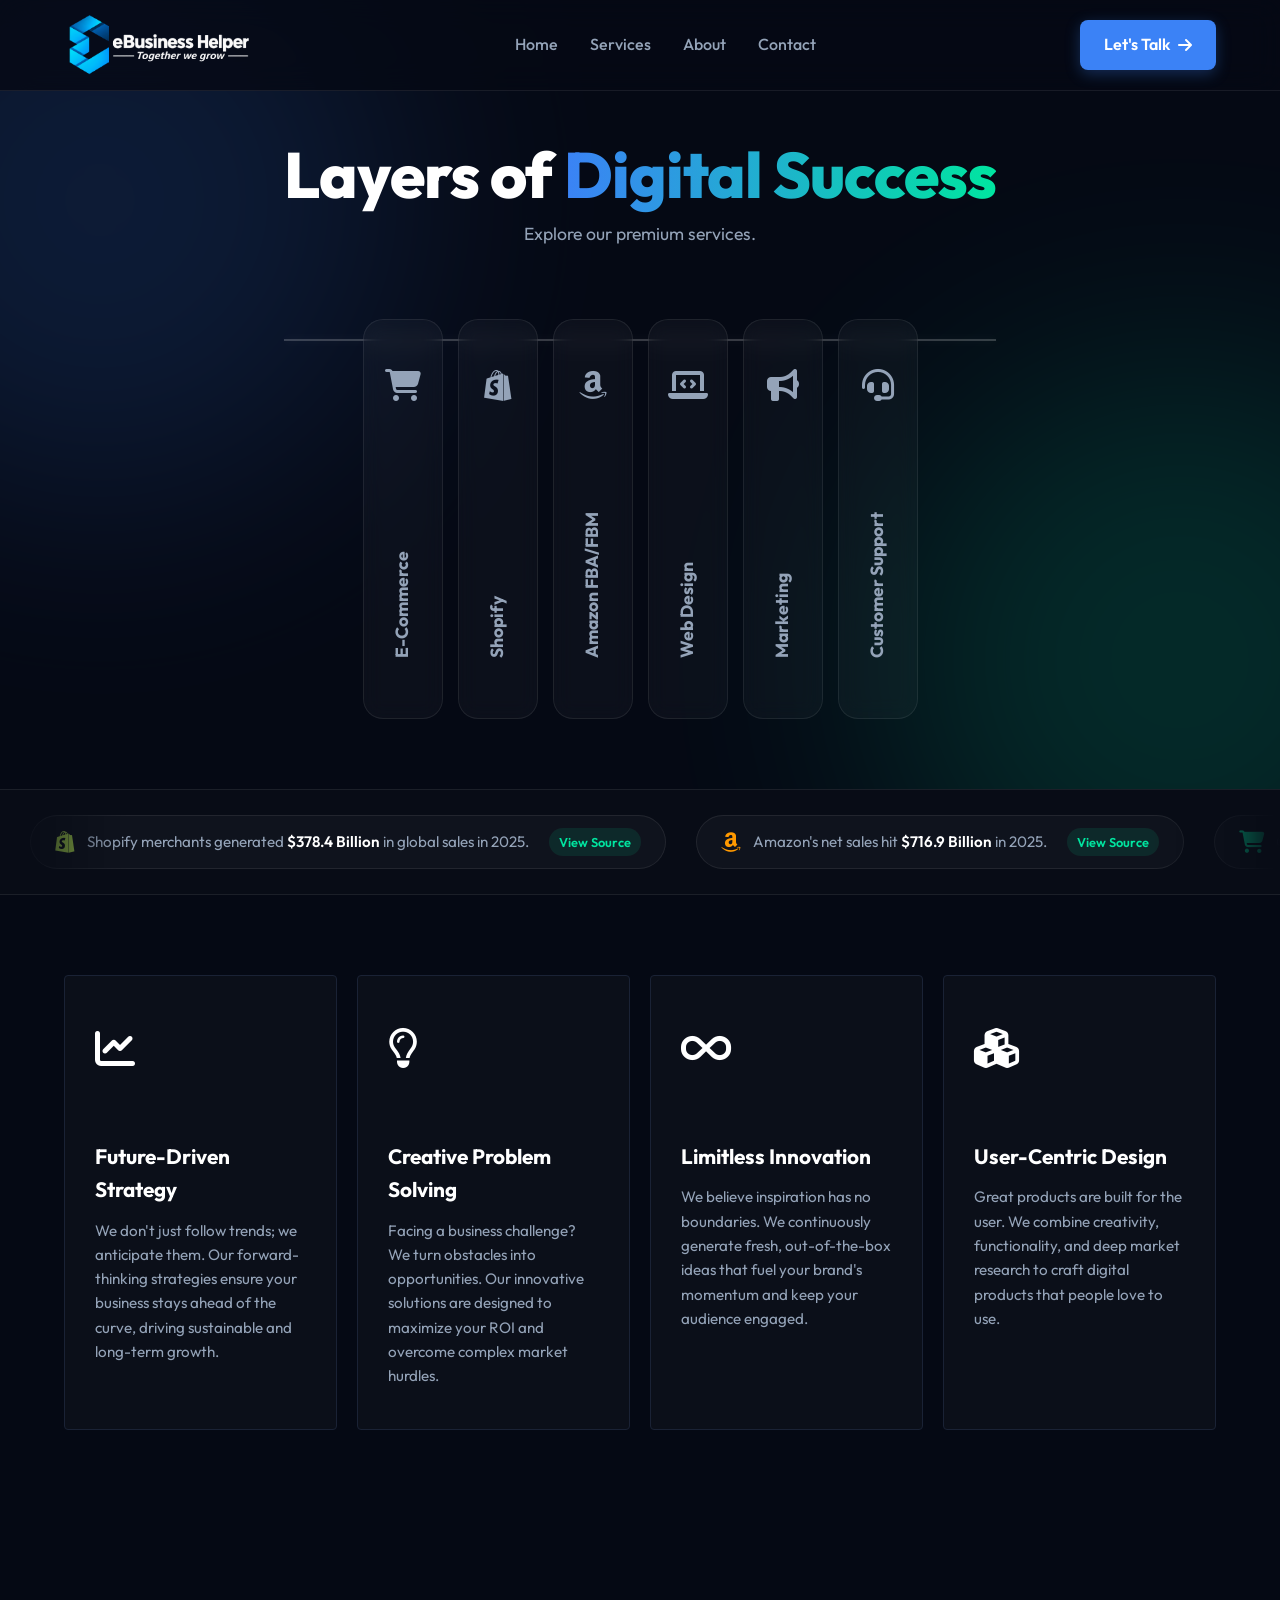
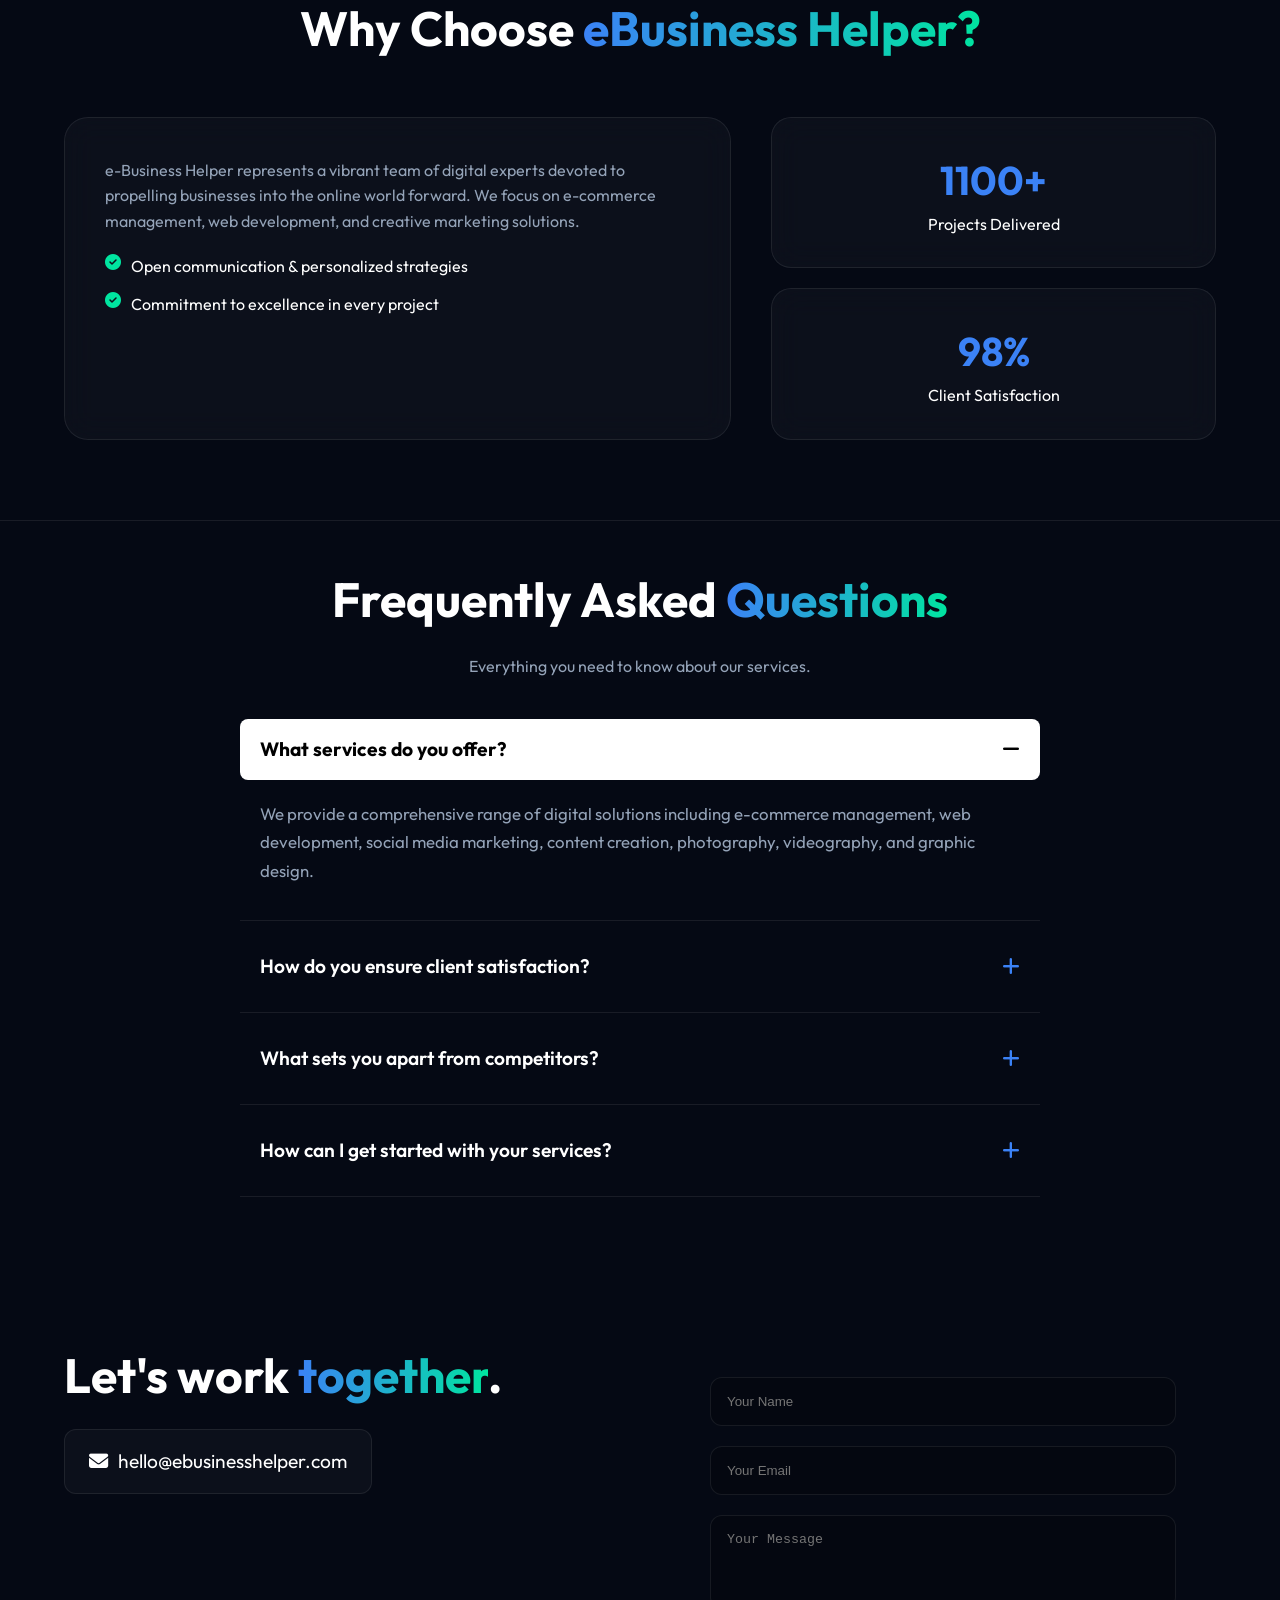
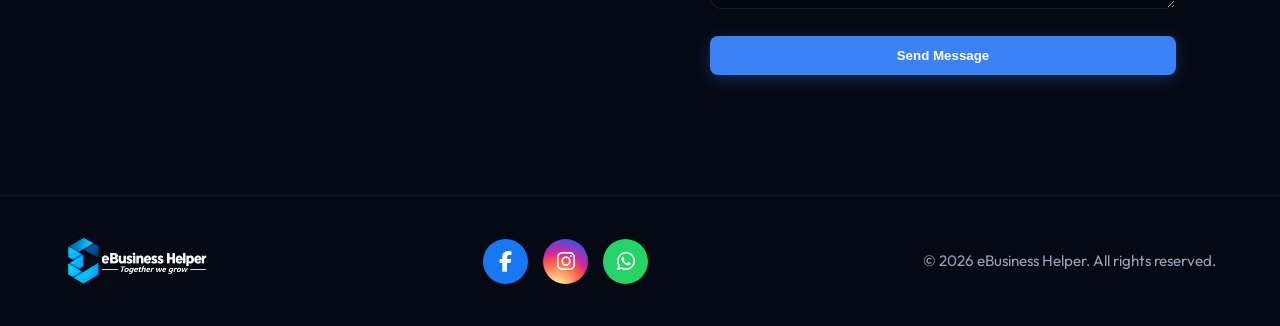
==== index.html @ ad35b485 "Update projects delivered count in index.html" ====
<!DOCTYPE html>
<html lang="en">
<head>
  <meta charset="UTF-8" />
  <meta name="viewport" content="width=device-width, initial-scale=1.0" />
  <title>eBusiness Helper — Premium Digital Solutions</title>
  
  <link rel="preconnect" href="https://fonts.googleapis.com">
  <link rel="preconnect" href="https://fonts.gstatic.com" crossorigin>
  <link href="https://fonts.googleapis.com/css2?family=Outfit:wght@300;400;500;700;800&display=swap" rel="stylesheet">
  <link rel="stylesheet" href="https://cdnjs.cloudflare.com/ajax/libs/font-awesome/6.4.0/css/all.min.css" />
  <link rel="stylesheet" href="style.css" />
  <link rel="icon" type="image/png" href="favicon.png">
</head>
<body>

  <div class="glow-bg glow-1"></div>
  <div class="glow-bg glow-2"></div>

  <!-- NAVBAR -->
  <header class="navbar">
    <div class="container nav-container">
      <a href="index.html" class="logo" style="display: flex; align-items: center; text-decoration: none;">
        <img src="logo.png" alt="eBusiness Helper Logo" style="height: 65px; width: auto; object-fit: contain;">
      </a>
      <nav class="nav-links" id="navLinks">
        <a href="index.html">Home</a>
        <a href="services.html">Services</a>
        <a href="about.html">About</a>
        <a href="contact.html">Contact</a>
      </nav>
      <div class="nav-right">
        <a href="#contact" class="btn btn-primary">Let's Talk <i class="fa-solid fa-arrow-right"></i></a>
        <div class="hamburger" id="hamburger"><i class="fa-solid fa-bars"></i></div>
      </div>
    </div>
  </header>

  <!-- HERO SECTION (Rail Cards) -->
  <section class="hero-rail" id="home">
    <div class="container">
      
      <div class="rail-heading text-center">
        <h1>Layers of <span class="gradient-text">Digital Success</span></h1>
        <p>Explore our premium services.</p>
      </div>

      <div class="rail-container">
        <div class="rail-line"></div>

        <div class="rail-cards-wrapper">
          
          <!-- 1. E-Commerce -->
          <div class="rail-card" onclick="toggleCard(this)">
            <div class="hanger"><i class="fa-solid fa-grip-lines-vertical"></i></div>
            <div class="card-content">
              <div class="card-icon"><i class="fa-solid fa-cart-shopping"></i></div>
              <h3 class="card-title">E-Commerce</h3>
              <div class="card-details">
                <p>End-to-end store management. We handle products, orders, and customer experience.</p>
                <a href="ecommerce.html" class="btn btn-primary" style="margin-top: 15px; padding: 8px 16px; font-size: 0.9rem;">Read More</a>
              </div>
            </div>
          </div>

          <!-- 2. Shopify -->
          <div class="rail-card" onclick="toggleCard(this)">
            <div class="hanger"><i class="fa-solid fa-grip-lines-vertical"></i></div>
            <div class="card-content">
              <div class="card-icon"><i class="fa-brands fa-shopify"></i></div>
              <h3 class="card-title">Shopify</h3>
              <div class="card-details">
                <p>Complete Shopify store setup, theme customization, and product uploading.</p>
                <a href="shopify.html" class="btn btn-primary" style="margin-top: 15px; padding: 8px 16px; font-size: 0.9rem;">Read More</a>
              </div>
            </div>
          </div>

          <!-- 3. Amazon -->
          <div class="rail-card" onclick="toggleCard(this)">
            <div class="hanger"><i class="fa-solid fa-grip-lines-vertical"></i></div>
            <div class="card-content">
              <div class="card-icon"><i class="fa-brands fa-amazon"></i></div>
              <h3 class="card-title">Amazon FBA/FBM</h3>
              <div class="card-details">
                <p>Amazon store management, product hunting, and listing optimization.</p>
                <a href="amazon.html" class="btn btn-primary" style="margin-top: 15px; padding: 8px 16px; font-size: 0.9rem;">Read More</a>
              </div>
            </div>
          </div>

          <!-- 4. Web Design -->
          <div class="rail-card" onclick="toggleCard(this)">
            <div class="hanger"><i class="fa-solid fa-grip-lines-vertical"></i></div>
            <div class="card-content">
              <div class="card-icon"><i class="fa-solid fa-laptop-code"></i></div>
              <h3 class="card-title">Web Design</h3>
              <div class="card-details">
                <p>Fast, responsive, and conversion-focused custom websites.</p>
                <a href="web-design.html" class="btn btn-primary" style="margin-top: 15px; padding: 8px 16px; font-size: 0.9rem;">Read More</a>
              </div>
            </div>
          </div>

          <!-- 5. Marketing -->
          <div class="rail-card" onclick="toggleCard(this)">
            <div class="hanger"><i class="fa-solid fa-grip-lines-vertical"></i></div>
            <div class="card-content">
              <div class="card-icon"><i class="fa-solid fa-bullhorn"></i></div>
              <h3 class="card-title">Marketing</h3>
              <div class="card-details">
                <p>Data-driven Social Media and PPC marketing strategies.</p>
                <a href="marketing.html" class="btn btn-primary" style="margin-top: 15px; padding: 8px 16px; font-size: 0.9rem;">Read More</a>
              </div>
            </div>
          </div>

          <!-- 6. Customer Support -->
          <div class="rail-card" onclick="toggleCard(this)">
            <div class="hanger"><i class="fa-solid fa-grip-lines-vertical"></i></div>
            <div class="card-content">
              <div class="card-icon"><i class="fa-solid fa-headset"></i></div>
              <h3 class="card-title">Customer Support</h3>
              <div class="card-details">
                <p>24/7 dedicated customer support agents to handle your queries, returns, and ensure complete client satisfaction.</p>
                <a href="customer-support.html" class="btn btn-primary" style="margin-top: 15px; padding: 8px 16px; font-size: 0.9rem;">Read More</a>
              </div>
            </div>
          </div>

        </div>
      </div>
    </div>
  </section>
  <!-- HERO SECTION END -->

  <!-- 📊 RUNNING DATA TICKER -->
  <section class="data-ticker-section">
    <div class="ticker-wrapper">
      <div class="ticker-track">
        
        <!-- Ticker Items with Real Links -->
        <div class="ticker-item">
          <i class="fa-brands fa-shopify" style="color: #96bf48;"></i>
          <span>Shopify merchants generated <strong>$378.4 Billion</strong> in global sales in 2025.</span>
          <a href="https://quartr.com/events/shopify-inc-shop-q4-2025_3eyaGK8a" target="_blank">View Source</a>
        </div>
        
        <div class="ticker-item">
          <i class="fa-brands fa-amazon" style="color: #ff9900;"></i>
          <span>Amazon's net sales hit <strong>$716.9 Billion</strong> in 2025.</span>
          <a href="https://www.bloomberg.com/news/articles/2026-02-19/amazon-dethrones-walmart-as-world-s-biggest-company-by-sales" target="_blank">View Source</a>
        </div>
        
        <div class="ticker-item">
          <i class="fa-solid fa-cart-shopping" style="color: var(--accent);"></i>
          <span>Global E-commerce sales account for <strong>1 out of every 4 dollars</strong> spent.</span>
          <a href="https://www-euromonitor-com.lib.ezproxy.hkust.edu.hk/the-world-market-for-retail/report?recid=6670190433365&id=808728#1" target="_blank">View Source</a>
        </div>
        
        <div class="ticker-item">
          <i class="fa-solid fa-bullhorn" style="color: #3b82f6;"></i>
          <span>Digital advertising spend reached <strong>$740+ Billion</strong> in 2025.</span>
          <a href="https://www.fortuneindia.com/business-news/advertising-spend-crosses-1-trillion-as-digital-ai-and-data-redraw-the-industrys-power-map/132957" target="_blank">View Source</a>
        </div>
        
        <div class="ticker-item">
          <i class="fa-solid fa-laptop-code" style="color: #a855f7;"></i>
          <span>Average website conversion rate is only <strong>2% - 5%</strong>.</span>
          <a href="https://www.linkedin.com/posts/dustinkroft_webdesign-ux-digitalstrategy-activity-7384370909220040704-4e8E" target="_blank">View Source</a>
        </div>

        <!-- Duplicate Items for Continuous Loop -->
        <div class="ticker-item">
          <i class="fa-brands fa-shopify" style="color: #96bf48;"></i>
          <span>Shopify merchants generated <strong>$378.4 Billion</strong> in global sales in 2025.</span>
          <a href="https://quartr.com/events/shopify-inc-shop-q4-2025_3eyaGK8a" target="_blank">View Source</a>
        </div>
        
        <div class="ticker-item">
          <i class="fa-brands fa-amazon" style="color: #ff9900;"></i>
          <span>Amazon's net sales hit <strong>$716.9 Billion</strong> in 2025.</span>
          <a href="https://www.bloomberg.com/news/articles/2026-02-19/amazon-dethrones-walmart-as-world-s-biggest-company-by-sales" target="_blank">View Source</a>
        </div>
        
        <div class="ticker-item">
          <i class="fa-solid fa-cart-shopping" style="color: var(--accent);"></i>
          <span>Global E-commerce sales account for <strong>1 out of every 4 dollars</strong> spent.</span>
          <a href="https://www-euromonitor-com.lib.ezproxy.hkust.edu.hk/the-world-market-for-retail/report?recid=6670190433365&id=808728#1" target="_blank">View Source</a>
        </div>
        
        <div class="ticker-item">
          <i class="fa-solid fa-bullhorn" style="color: #3b82f6;"></i>
          <span>Digital advertising spend reached <strong>$740+ Billion</strong> in 2025.</span>
          <a href="https://www.fortuneindia.com/business-news/advertising-spend-crosses-1-trillion-as-digital-ai-and-data-redraw-the-industrys-power-map/132957" target="_blank">View Source</a>
        </div>
        
        <div class="ticker-item">
          <i class="fa-solid fa-laptop-code" style="color: #a855f7;"></i>
          <span>Average website conversion rate is only <strong>2% - 5%</strong>.</span>
          <a href="https://www.linkedin.com/posts/dustinkroft_webdesign-ux-digitalstrategy-activity-7384370909220040704-4e8E" target="_blank">View Source</a>
        </div>

      </div>
    </div>
  </section>
  <!-- TICKER END -->

  <!-- APPROACH / FEATURES SECTION -->
  <section class="approach-section" id="approach">
    <div class="container">
      <div class="approach-grid">
        
        <div class="approach-card">
          <div class="approach-icon"><i class="fa-solid fa-chart-line"></i></div>
          <h3>Future-Driven Strategy</h3>
          <p>We don't just follow trends; we anticipate them. Our forward-thinking strategies ensure your business stays ahead of the curve, driving sustainable and long-term growth.</p>
        </div>

        <div class="approach-card">
          <div class="approach-icon"><i class="fa-regular fa-lightbulb"></i></div>
          <h3>Creative Problem Solving</h3>
          <p>Facing a business challenge? We turn obstacles into opportunities. Our innovative solutions are designed to maximize your ROI and overcome complex market hurdles.</p>
        </div>

        <div class="approach-card">
          <div class="approach-icon"><i class="fa-solid fa-infinity"></i></div>
          <h3>Limitless Innovation</h3>
          <p>We believe inspiration has no boundaries. We continuously generate fresh, out-of-the-box ideas that fuel your brand's momentum and keep your audience engaged.</p>
        </div>

        <div class="approach-card">
          <div class="approach-icon"><i class="fa-solid fa-cubes"></i></div>
          <h3>User-Centric Design</h3>
          <p>Great products are built for the user. We combine creativity, functionality, and deep market research to craft digital products that people love to use.</p>
        </div>

      </div>
    </div>
  </section>

  <!-- ABOUT SECTION -->
  <section class="about" id="about">
    <div class="container">
      <div class="section-head">
        <h2 class="section-title">Why Choose <span class="gradient-text">eBusiness Helper?</span></h2>
      </div>
      <div class="about-content">
        <div class="about-text glass-panel">
          <p>e-Business Helper represents a vibrant team of digital experts devoted to propelling businesses into the online world forward. We focus on e-commerce management, web development, and creative marketing solutions.</p>
          <ul class="about-list">
            <li><i class="fa-solid fa-check-circle"></i> Open communication & personalized strategies</li>
            <li><i class="fa-solid fa-check-circle"></i> Commitment to excellence in every project</li>
          </ul>
        </div>
        <div class="about-stats">
          <div class="stat glass-panel"><h3>1100+</h3><p>Projects Delivered</p></div>
          <div class="stat glass-panel"><h3>98%</h3><p>Client Satisfaction</p></div>
        </div>
      </div>
    </div>
  </section>

  <!-- HOME PAGE FAQ SECTION -->
  <section class="about-faq-section" style="padding-top: 40px; padding-bottom: 60px; background: var(--bg-2); border-top: 1px solid var(--card-border);">
    <div class="container">
      <div class="section-head text-center" style="margin-bottom: 40px;">
        <h2 class="section-title">Frequently Asked <span class="gradient-text">Questions</span></h2>
        <p style="color: var(--text-muted);">Everything you need to know about our services.</p>
      </div>

      <div class="faq-grid" style="display: grid; grid-template-columns: 1fr; max-width: 800px; margin: 0 auto;">
        <div class="faq-accordion">
          
          <div class="faq-item active">
            <div class="faq-question" onclick="toggleFaq(this)">
              <span>What services do you offer?</span>
              <i class="fa-solid fa-minus"></i>
            </div>
            <div class="faq-answer">
              <p>We provide a comprehensive range of digital solutions including e-commerce management, web development, social media marketing, content creation, photography, videography, and graphic design.</p>
            </div>
          </div>

          <div class="faq-item">
            <div class="faq-question" onclick="toggleFaq(this)">
              <span>How do you ensure client satisfaction?</span>
              <i class="fa-solid fa-plus"></i>
            </div>
            <div class="faq-answer">
              <p>We prioritize open communication, personalized strategies, and a commitment to excellence in every project. Our dedicated team ensures client needs are met and expectations are consistently exceeded.</p>
            </div>
          </div>

          <div class="faq-item">
            <div class="faq-question" onclick="toggleFaq(this)">
              <span>What sets you apart from competitors?</span>
              <i class="fa-solid fa-plus"></i>
            </div>
            <div class="faq-answer">
              <p>Our comprehensive approach, innovative solutions, and dedication to client success differentiate us in the market. We focus on delivering tangible results and building long-term partnerships.</p>
            </div>
          </div>

          <div class="faq-item">
            <div class="faq-question" onclick="toggleFaq(this)">
              <span>How can I get started with your services?</span>
              <i class="fa-solid fa-plus"></i>
            </div>
            <div class="faq-answer">
              <p>Simply reach out to us through our contact page or email. We'll schedule a free consultation to discuss your specific needs and tailor a strategic plan to achieve your goals effectively.</p>
            </div>
          </div>

        </div>
      </div>
    </div>
  </section>

  <!-- CONTACT SECTION -->
  <section class="contact" id="contact">
    <div class="container contact-grid">
      <div class="contact-info">
        <h2 class="section-title">Let's work <span class="gradient-text">together</span>.</h2>
        <a href="mailto:hello@ebusinesshelper.com" class="contact-email"><i class="fa-solid fa-envelope"></i> hello@ebusinesshelper.com</a>
      </div>
      <form class="contact-form glass-form" id="contactForm">
        <div class="input-group"><input type="text" placeholder="Your Name" required /></div>
        <div class="input-group"><input type="email" placeholder="Your Email" required /></div>
        <div class="input-group"><textarea placeholder="Your Message" rows="4" required></textarea></div>
        <button type="submit" class="btn btn-primary btn-block">Send Message</button>
      </form>
    </div>
  </section>
  
  <!-- FOOTER -->
  <footer class="footer" style="background: #050914; padding: 40px 0; border-top: 1px solid var(--card-border);">
    <div class="container footer-content" style="display: flex; justify-content: space-between; align-items: center; flex-wrap: wrap; gap: 30px;">
      
      <a href="index.html" class="logo" style="display: flex; align-items: center; text-decoration: none;">
        <img src="logo.png" alt="eBusiness Helper Logo" style="height: 50px; width: auto; object-fit: contain;">
      </a>

      <div class="socials" style="display: flex; gap: 15px; align-items: center;">
        <a href="https://www.facebook.com/eBusinessHelper/" target="_blank" style="width: 45px; height: 45px; border-radius: 50%; background: #1877F2; color: white; display: flex; align-items: center; justify-content: center; font-size: 1.3rem; text-decoration: none; transition: transform 0.3s;" onmouseover="this.style.transform='translateY(-5px)'" onmouseout="this.style.transform='translateY(0)'">
          <i class="fa-brands fa-facebook-f"></i>
        </a>
        <a href="https://www.instagram.com/ebusinesshelperofficial/" target="_blank" style="width: 45px; height: 45px; border-radius: 50%; background: radial-gradient(circle at 30% 107%, #fdf497 0%, #fdf497 5%, #fd5949 45%, #d6249f 60%, #285AEB 90%); color: white; display: flex; align-items: center; justify-content: center; font-size: 1.3rem; text-decoration: none; transition: transform 0.3s;" onmouseover="this.style.transform='translateY(-5px)'" onmouseout="this.style.transform='translateY(0)'">
          <i class="fa-brands fa-instagram"></i>
        </a>
        <a href="https://wa.me/923234037697" target="_blank" style="width: 45px; height: 45px; border-radius: 50%; background: #25D366; color: white; display: flex; align-items: center; justify-content: center; font-size: 1.3rem; text-decoration: none; transition: transform 0.3s;" onmouseover="this.style.transform='translateY(-5px)'" onmouseout="this.style.transform='translateY(0)'">
          <i class="fa-brands fa-whatsapp"></i>
        </a>
      </div>

      <p style="color: var(--text-muted); margin: 0; font-size: 0.95rem;">
        © 2026 eBusiness Helper. All rights reserved.
      </p>
      
    </div>
  </footer>

  <script src="script.js"></script>
  
  <script>
    function toggleCard(clickedCard) {
      const isActive = clickedCard.classList.contains('active');
      document.querySelectorAll('.rail-card').forEach(card => {
        card.classList.remove('active');
      });
      if (!isActive) {
        clickedCard.classList.add('active');
      }
    }

    function toggleFaq(element) {
      const item = element.parentElement;
      const icon = element.querySelector('i');
      
      document.querySelectorAll('.faq-item').forEach(faq => {
        if (faq !== item) {
          faq.classList.remove('active');
          faq.querySelector('i').className = 'fa-solid fa-plus';
        }
      });

      item.classList.toggle('active');
      if (item.classList.contains('active')) {
        icon.className = 'fa-solid fa-minus';
      } else {
        icon.className = 'fa-solid fa-plus';
      }
    }

    const hamburger = document.getElementById('hamburger');
    const navLinks = document.getElementById('navLinks');
    if (hamburger) {
      hamburger.addEventListener('click', () => {
        navLinks.classList.toggle('active');
      });
    }
  </script>
</body>
</html>
---- style.css ----
* {
  margin: 0;
  padding: 0;
  box-sizing: border-box;
}

:root {
  --bg: #050914;
  --card-bg: rgba(255, 255, 255, 0.03);
  --card-border: rgba(255, 255, 255, 0.08);
  --text: #ffffff;
  --text-muted: #94a3b8;
  --primary: #3b82f6;
  --primary-hover: #2563eb;
  --accent: #00e5a0;
}

body {
  font-family: 'Outfit', sans-serif;
  background-color: var(--bg);
  color: var(--text);
  line-height: 1.6;
  overflow-x: hidden;
}

.container { max-width: 1200px; margin: 0 auto; padding: 0 24px; }
.text-center { text-align: center; }

.glow-bg {
  position: absolute; width: 600px; height: 600px; border-radius: 50%;
  filter: blur(120px); z-index: -1; opacity: 0.15;
}
.glow-1 { top: -100px; left: -200px; background: var(--primary); }
.glow-2 { top: 40%; right: -200px; background: var(--accent); }

.gradient-text {
  background: linear-gradient(to right, var(--primary), var(--accent));
  -webkit-background-clip: text;
  -webkit-text-fill-color: transparent;
}

.btn { display: inline-flex; align-items: center; justify-content: center; gap: 8px; padding: 12px 24px; border-radius: 8px; font-weight: 600; text-decoration: none; cursor: pointer; border: none; transition: 0.3s; }
.btn-primary { background: var(--primary); color: #fff; box-shadow: 0 4px 15px rgba(59, 130, 246, 0.3); }
.btn-primary:hover { background: var(--primary-hover); transform: translateY(-2px); }
.btn-block { width: 100%; }

.navbar { position: fixed; top: 0; left: 0; right: 0; padding: 10px 0; z-index: 100; background: rgba(5, 9, 20, 0.8); backdrop-filter: blur(15px); border-bottom: 1px solid var(--card-border); }
.nav-container { display: flex; justify-content: space-between; align-items: center; min-height: 70px; }
.logo { text-decoration: none; }
.nav-links { display: flex; gap: 32px; }
.nav-links a { color: var(--text-muted); text-decoration: none; font-weight: 500; transition: 0.3s; }
.nav-links a:hover { color: var(--text); }
.nav-right { display: flex; align-items: center; gap: 20px; }
.hamburger { display: none; font-size: 1.5rem; color: var(--text); cursor: pointer; }

/* =========================================
   HERO RAIL SECTION (FIXED)
   ========================================= */
.hero-rail {
  min-height: 80vh;
  display: flex;
  flex-direction: column;
  justify-content: center;
  padding-top: 140px;
  padding-bottom: 50px;
  position: relative;
}

.rail-heading h1 { font-size: clamp(2.5rem, 5vw, 4rem); line-height: 1.1; font-weight: 800; letter-spacing: -1px; margin-bottom: 10px; }
.rail-heading p { color: var(--text-muted); font-size: 1.1rem; margin-bottom: 50px; }

.rail-container { position: relative; width: 100%; margin-top: 20px; padding: 20px 0; }

.rail-line { position: absolute; top: 40px; left: 0; width: 100%; height: 2px; background: rgba(255, 255, 255, 0.2); box-shadow: 0 0 10px rgba(255, 255, 255, 0.1); z-index: 1; }

.rail-cards-wrapper {
  display: flex;
  gap: 15px;
  justify-content: center;
  align-items: flex-start;
  z-index: 2;
  position: relative;
  width: 100%;
  flex-wrap: nowrap; /* Sab cards ek line mein rahenge */
}

/* Card Design */
.rail-card {
  width: 80px; 
  height: 400px;
  background: var(--card-bg);
  border: 1px solid var(--card-border);
  border-radius: 20px;
  cursor: pointer;
  position: relative;
  transition: all 0.5s cubic-bezier(0.25, 1, 0.5, 1);
  backdrop-filter: blur(10px);
  overflow: hidden;
  display: flex;
  flex-direction: column;
  align-items: center;
  flex-shrink: 0;
}

.hanger { position: absolute; top: -25px; width: 100%; text-align: center; color: var(--text-muted); font-size: 1.2rem; }

.card-content { width: 100%; height: 100%; padding: 40px 15px 20px; display: flex; flex-direction: column; align-items: center; transition: all 0.5s; }
.card-icon { font-size: 2rem; color: var(--text-muted); margin-bottom: auto; transition: all 0.5s; }
.card-title { font-size: 1.1rem; writing-mode: vertical-rl; transform: rotate(180deg); white-space: nowrap; transition: all 0.5s; color: var(--text-muted); margin-bottom: 20px; }
.card-details { opacity: 0; max-height: 0; overflow: hidden; transition: all 0.5s; text-align: left; width: 100%; margin-top: 20px; }
.card-details p { color: var(--text); font-size: 0.95rem; line-height: 1.5; }

/* Jab Mouse Le Jayein */
.rail-card:hover { background: rgba(255, 255, 255, 0.06); border-color: rgba(59, 130, 246, 0.4); transform: translateY(-5px); }

/* Jab Card Open Ho */
.rail-card.active {
  width: 350px;
  background: rgba(59, 130, 246, 0.08);
  border-color: var(--primary);
  box-shadow: 0 20px 40px rgba(0, 0, 0, 0.4), 0 0 30px rgba(59, 130, 246, 0.2);
  height: auto;
  min-height: 380px;
}
.rail-card.active .card-content { padding: 40px 30px 30px; align-items: flex-start; }
.rail-card.active .card-icon { color: var(--primary); font-size: 3rem; margin-bottom: 20px; }
.rail-card.active .card-title { writing-mode: horizontal-tb; transform: rotate(0deg); font-size: 1.8rem; color: var(--text); font-weight: 700; margin-bottom: 12px; }
.rail-card.active .card-details { opacity: 1; max-height: 200px; }

/* =========================================
   OTHER SECTIONS
   ========================================= */
section { padding: 80px 0; }
.section-head { text-align: center; margin-bottom: 50px; }
.section-title { font-size: clamp(2rem, 4vw, 3rem); font-weight: 700; margin-bottom: 16px; }

.about-content { display: grid; grid-template-columns: 1.5fr 1fr; gap: 40px; }
.about-text { padding: 40px; border-radius: 24px; }
.about-text p { color: var(--text-muted); margin-bottom: 20px; }
.about-list { list-style: none; }
.about-list li { margin-bottom: 12px; display: flex; gap: 10px; }
.about-list i { color: var(--accent); }
.about-stats { display: grid; gap: 20px; }
.stat { padding: 30px; border-radius: 20px; text-align: center; }
.stat h3 { font-size: 2.5rem; color: var(--primary); }

.contact-grid { display: grid; grid-template-columns: 1fr 1fr; gap: 60px; }
.contact-email { display: inline-flex; align-items: center; gap: 10px; color: var(--text); text-decoration: none; font-size: 1.2rem; background: var(--card-bg); padding: 16px 24px; border-radius: 12px; border: 1px solid var(--card-border); }
.glass-form { padding: 40px; border-radius: 24px; }
.input-group { margin-bottom: 20px; }
.input-group input, .input-group textarea { width: 100%; padding: 16px; background: rgba(0, 0, 0, 0.2); border: 1px solid var(--card-border); border-radius: 12px; color: var(--text); }
.input-group input:focus, .input-group textarea:focus { outline: none; border-color: var(--primary); }

.glass-panel { background: rgba(255, 255, 255, 0.03); border: 1px solid rgba(255, 255, 255, 0.08); backdrop-filter: blur(15px); }
.footer { border-top: 1px solid var(--card-border); padding: 40px 0; text-align: center; color: var(--text-muted); }

/* =========================================
   MOBILE RESPONSIVE (FIXED)
   ========================================= */
@media (max-width: 992px) {
  .about-content, .contact-grid { grid-template-columns: 1fr; }
}

@media (max-width: 768px) {
  .nav-links { position: absolute; top: 100%; left: 0; right: 0; background: var(--bg); flex-direction: column; padding: 20px; gap: 20px; border-bottom: 1px solid var(--card-border); display: none; }
  .nav-links.active { display: flex; }
  .nav-right .btn { display: none; }
  .hamburger { display: block; }
  
  /* Mobile Par Cards Ek Ke Neeche Ek */
  .rail-line { display: none; }
  .rail-cards-wrapper { flex-direction: column; align-items: center; gap: 20px; }
  .rail-card { width: 100%; max-width: 350px; height: auto; min-height: 80px; padding: 20px; flex-direction: row; justify-content: center; }
  .hanger { display: none; }
  .card-content { padding: 0; align-items: center; }
  .card-title { writing-mode: horizontal-tb; transform: none; font-size: 1.2rem; margin: 0; }
  .card-details { display: none; }
  .rail-card.active { width: 100%; max-width: 350px; height: auto; padding: 30px; }
  .rail-card.active .card-content { align-items: flex-start; }
  .rail-card.active .card-details { display: block; margin-top: 15px; }
}
/* =========================================
   APPROACH CARDS SECTION (Screenshot Style)
   ========================================= */
.approach-section {
  padding: 80px 0;
  background: var(--bg); /* Dark background */
  position: relative;
  z-index: 10;
}

.approach-grid {
  display: grid;
  grid-template-columns: repeat(4, 1fr); /* 4 Cards ek line mein */
  gap: 20px;
}

.approach-card {
  background: #0b0f19; /* Thoda dark grey background */
  border: 1px solid #1a2235;
  padding: 40px 30px;
  border-radius: 4px; /* Screenshot jaisa halka sa square look */
  transition: all 0.3s ease;
  display: flex;
  flex-direction: column;
}

.approach-card:hover {
  border-color: var(--primary); /* Hover par blue border */
  transform: translateY(-5px);
  box-shadow: 0 10px 30px rgba(0, 0, 0, 0.5);
}

.approach-icon {
  font-size: 2.5rem;
  color: var(--text); /* Default color white (Screenshot ke pehle card jaisa) */
  margin-bottom: 60px; /* Icon aur text ke darmiyan space */
  transition: color 0.3s;
}

/* Screenshot mein pehle card ka icon white tha aur baqi ke blue, 
   lekin hover par sab ka blue ho jayega */
.approach-card:hover .approach-icon {
  color: var(--primary);
}

.approach-card h3 {
  color: #ffffff;
  font-size: 1.3rem;
  font-weight: 700;
  margin-bottom: 12px;
}

.approach-card p {
  color: #94a3b8; /* Light grey text */
  font-size: 0.95rem;
  line-height: 1.6;
}

/* Mobile aur Tablet ke liye adjust karna */
@media (max-width: 1024px) {
  .approach-grid {
    grid-template-columns: repeat(2, 1fr); /* Tablet par 2 cards ek line mein */
  }
}

@media (max-width: 768px) {
  .approach-grid {
    grid-template-columns: 1fr; /* Mobile par 1 card ek line mein */
  }
  .approach-icon {
    margin-bottom: 30px; /* Mobile par space kam kar diya */
  }
}
/* =========================================
   ABOUT US PAGE DESIGN
   ========================================= */
.about-hero {
  padding-top: 180px;
  padding-bottom: 60px;
}

.about-hero-content {
  margin-bottom: 40px;
}

.about-icon {
  font-size: 4rem;
  color: var(--text);
  margin-bottom: 20px;
}

.about-hero h1 {
  font-size: clamp(2.5rem, 5vw, 4rem);
  font-weight: 800;
  margin-bottom: 10px;
}

.about-hero-sub {
  color: var(--text-muted);
  font-size: 1.1rem;
  font-weight: 600;
}

.about-main-text {
  color: var(--text-muted);
  font-size: 1.1rem;
  line-height: 1.8;
  max-width: 1000px;
}

/* FAQ Grid */
.about-faq-section {
  padding-bottom: 80px;
}

.faq-grid {
  display: grid;
  grid-template-columns: 1.5fr 1fr;
  gap: 50px;
  align-items: start;
}

/* Accordion Design */
.faq-accordion {
  display: flex;
  flex-direction: column;
  gap: 15px;
}

.faq-item {
  background: transparent;
  border-bottom: 1px solid var(--card-border);
  padding-bottom: 15px;
}

.faq-question {
  display: flex;
  justify-content: space-between;
  align-items: center;
  cursor: pointer;
  padding: 15px 20px;
  transition: all 0.3s ease;
}

/* Active (Open) State */
.faq-item.active .faq-question {
  background: #ffffff;
  color: #000000;
  border-radius: 8px;
  font-weight: 700;
  font-size: 1.2rem;
}

/* Inactive State */
.faq-item:not(.active) .faq-question {
  color: var(--text);
  font-weight: 600;
  font-size: 1.2rem;
}

.faq-item:not(.active) .faq-question:hover {
  color: var(--primary);
}

.faq-question i {
  color: var(--primary);
  font-size: 1.2rem;
}

.faq-item.active .faq-question i {
  color: #000000;
}

.faq-answer {
  max-height: 0;
  overflow: hidden;
  transition: all 0.4s ease;
  padding: 0 20px;
}

.faq-item.active .faq-answer {
  max-height: 200px;
  padding: 20px;
  color: var(--text-muted);
  font-size: 1.05rem;
  line-height: 1.7;
}

/* Right Side Contact Box */
.about-contact-box {
  padding: 40px;
  border-radius: 16px;
  border: 1px solid var(--primary); /* Blue border like screenshot */
}

.about-contact-box h3 {
  font-size: 1.4rem;
  margin-bottom: 15px;
  color: var(--text);
}

.about-contact-box p {
  color: var(--text-muted);
  font-size: 1rem;
  line-height: 1.6;
  margin-bottom: 30px;
}

@media (max-width: 992px) {
  .faq-grid {
    grid-template-columns: 1fr;
  }
}
/* =========================================
   RUNNING DATA TICKER (MODERN & CENTERED)
   ========================================= */
.data-ticker-section {
  background: #080c16; /* Slightly different dark bg */
  border-top: 1px solid var(--card-border);
  border-bottom: 1px solid var(--card-border);
  padding: 25px 0;
  overflow: hidden;
  position: relative;
  z-index: 10;
  display: flex;
  align-items: center;
}

.ticker-wrapper {
  width: 100%;
  display: flex;
  overflow: hidden;
  /* Gradient fade effect on edges */
  mask-image: linear-gradient(to right, transparent, black 10%, black 90%, transparent);
  -webkit-mask-image: linear-gradient(to right, transparent, black 10%, black 90%, transparent);
}

.ticker-track {
  display: flex;
  align-items: center;
  white-space: nowrap;
  gap: 30px; /* Gap between blocks */
  animation: scrollTicker 45s linear infinite;
  padding-left: 30px;
}

/* Pause on hover */
.ticker-track:hover {
  animation-play-state: paused;
}

/* Modern Block Design for each item */
.ticker-item {
  display: inline-flex;
  align-items: center;
  gap: 12px;
  background: var(--card-bg);
  border: 1px solid var(--card-border);
  padding: 12px 24px;
  border-radius: 50px; /* Pill shape */
  color: var(--text-muted);
  font-size: 0.95rem;
  flex-shrink: 0;
  transition: all 0.3s ease;
}

.ticker-item:hover {
  background: rgba(59, 130, 246, 0.1);
  border-color: var(--primary);
  transform: translateY(-2px);
}

.ticker-item i {
  font-size: 1.4rem;
}

.ticker-item strong {
  color: var(--text);
  font-weight: 600;
}

/* Link Design inside block */
.ticker-item a {
  color: var(--accent);
  text-decoration: none;
  font-size: 0.8rem;
  margin-left: 8px;
  background: rgba(0, 229, 160, 0.1);
  padding: 4px 10px;
  border-radius: 20px;
  transition: all 0.3s ease;
  font-weight: 600;
}

.ticker-item a:hover {
  background: var(--accent);
  color: #000;
}

@keyframes scrollTicker {
  0% {
    transform: translateX(0);
  }
  100% {
    /* Shift by half the width to create a seamless loop */
    transform: translateX(-50%); 
  }
}
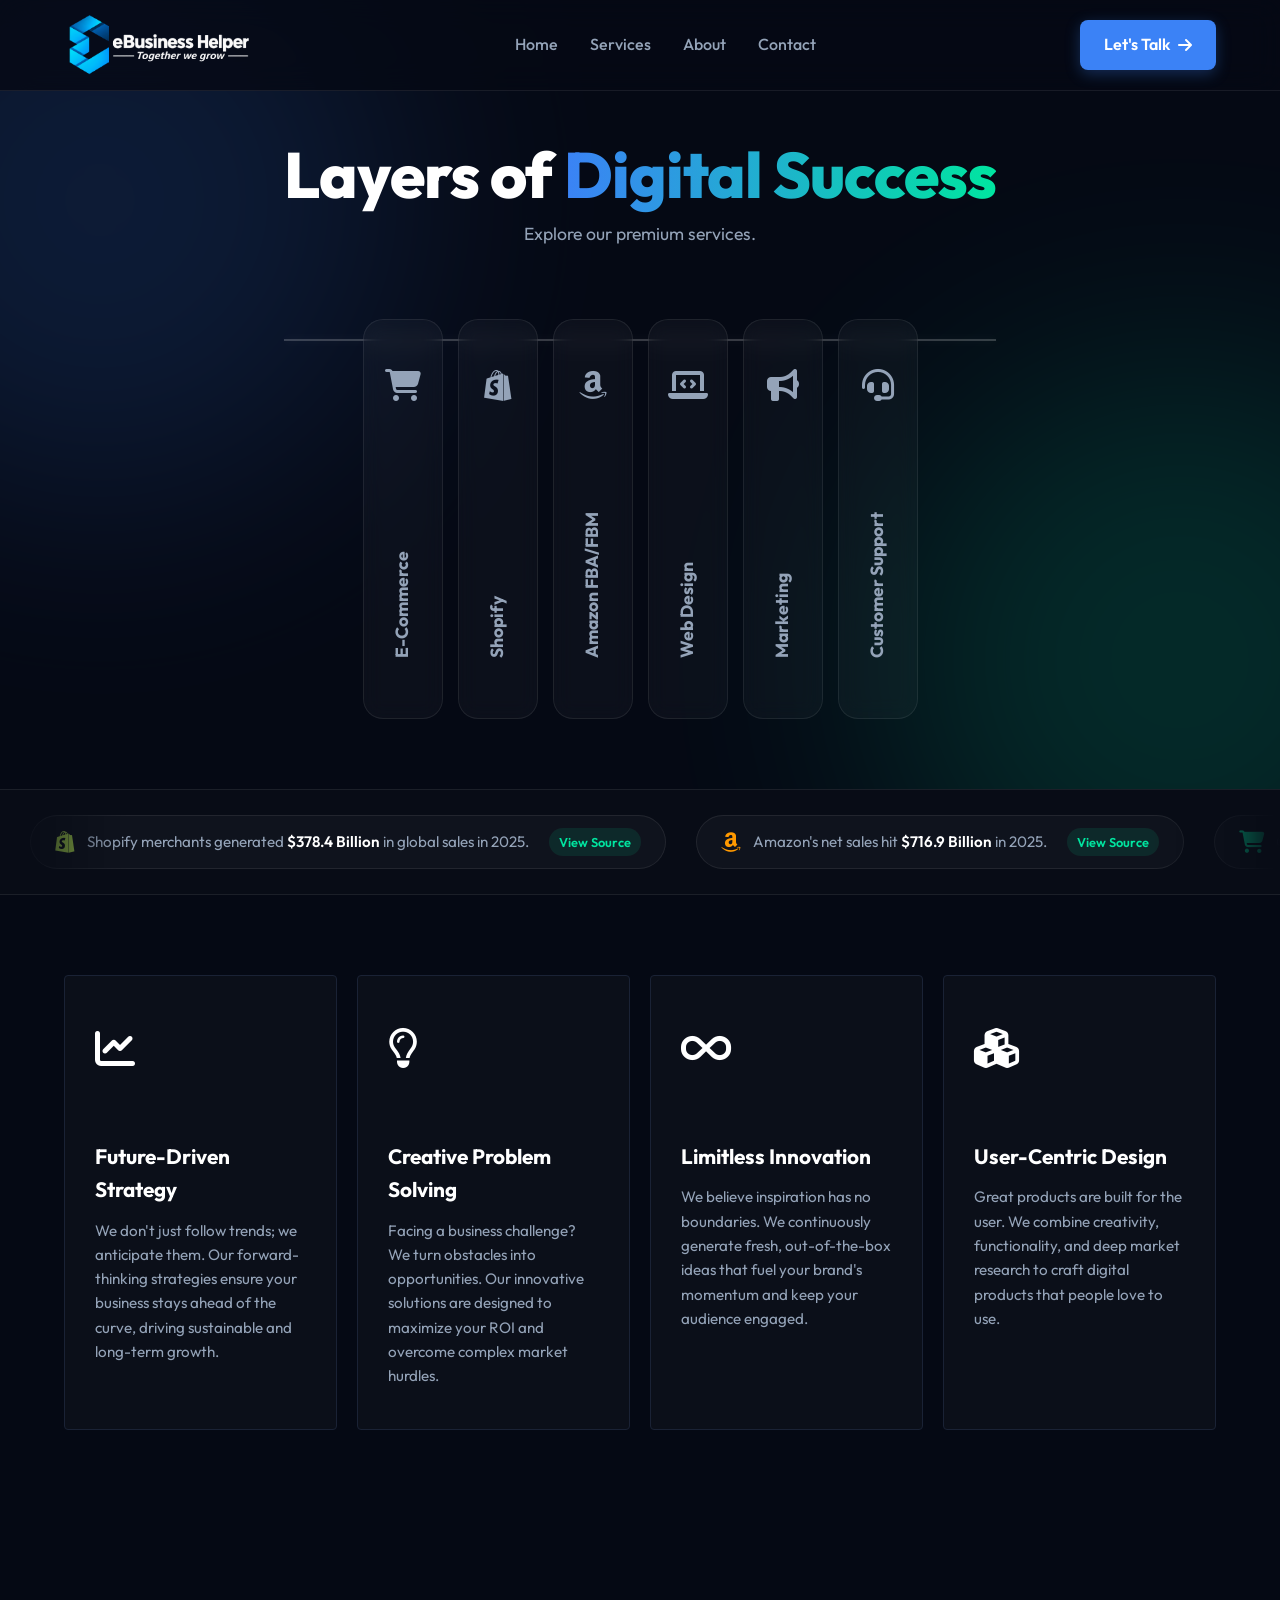
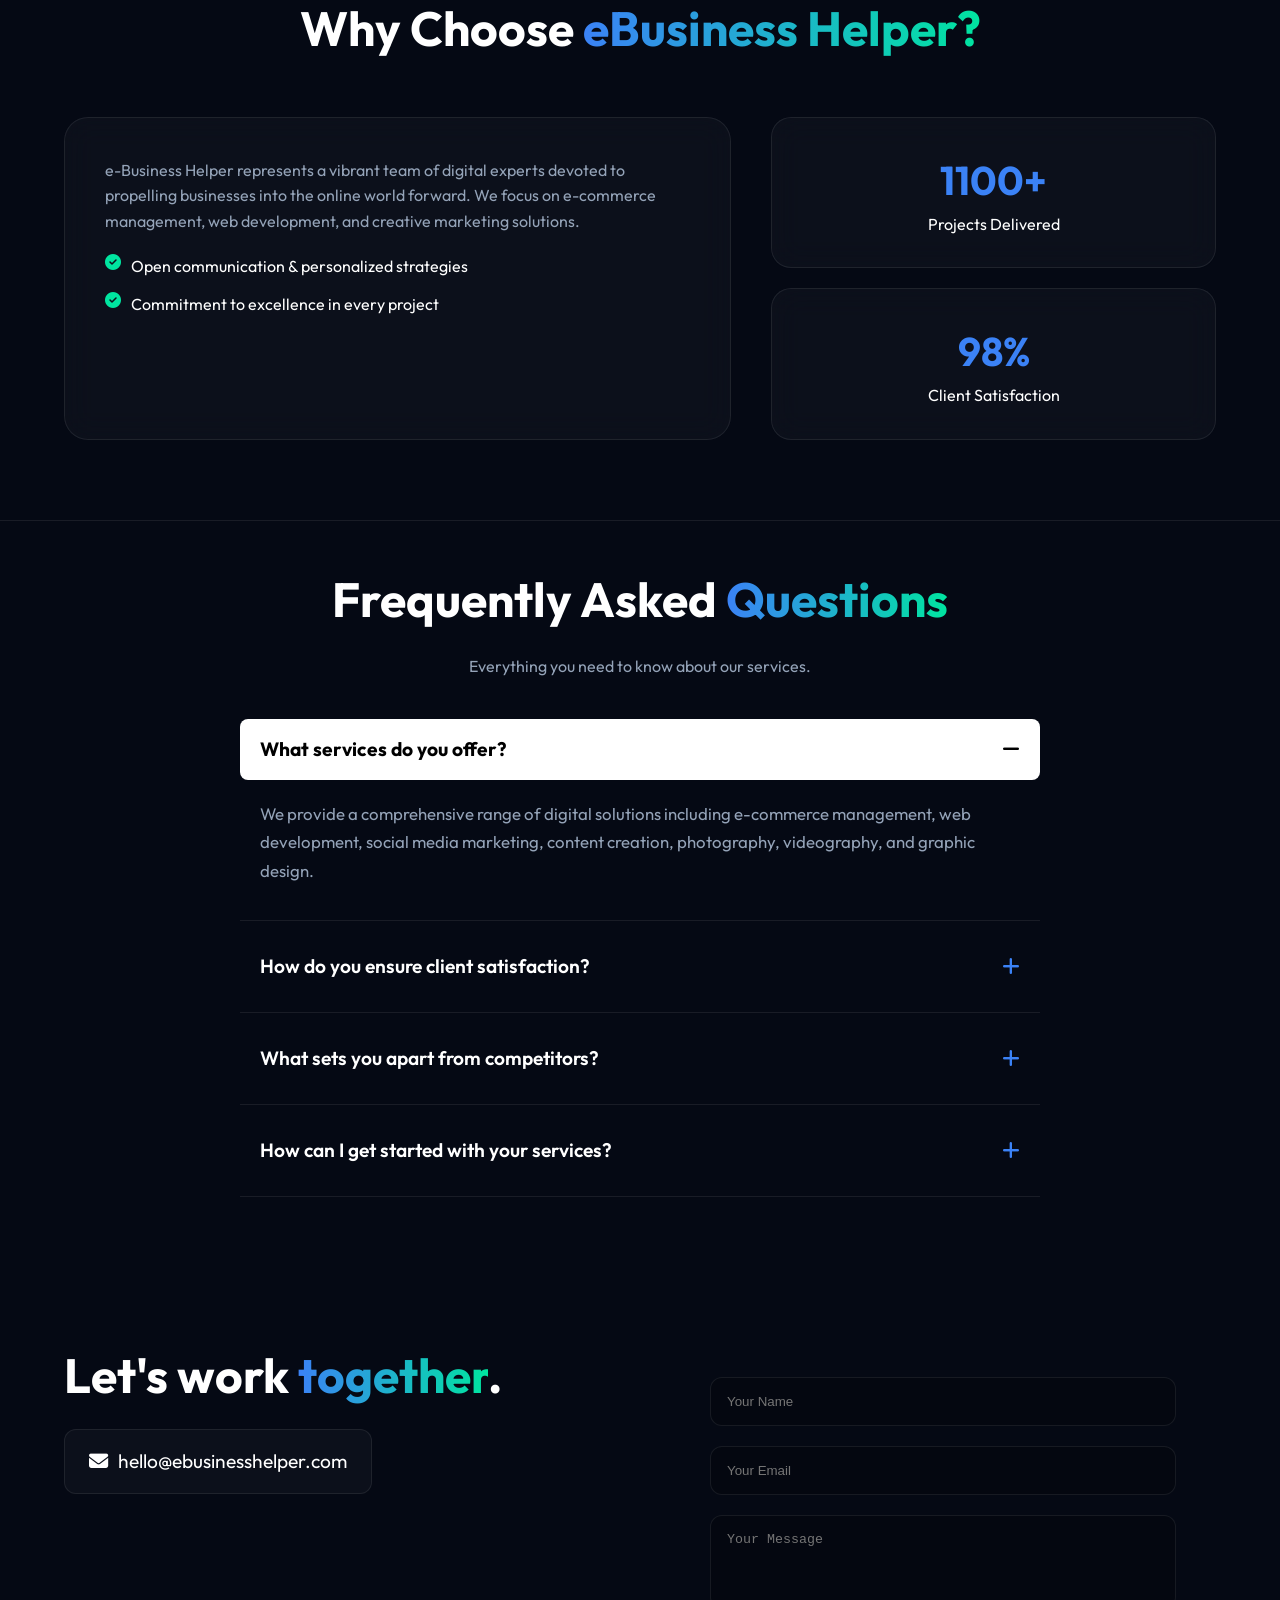
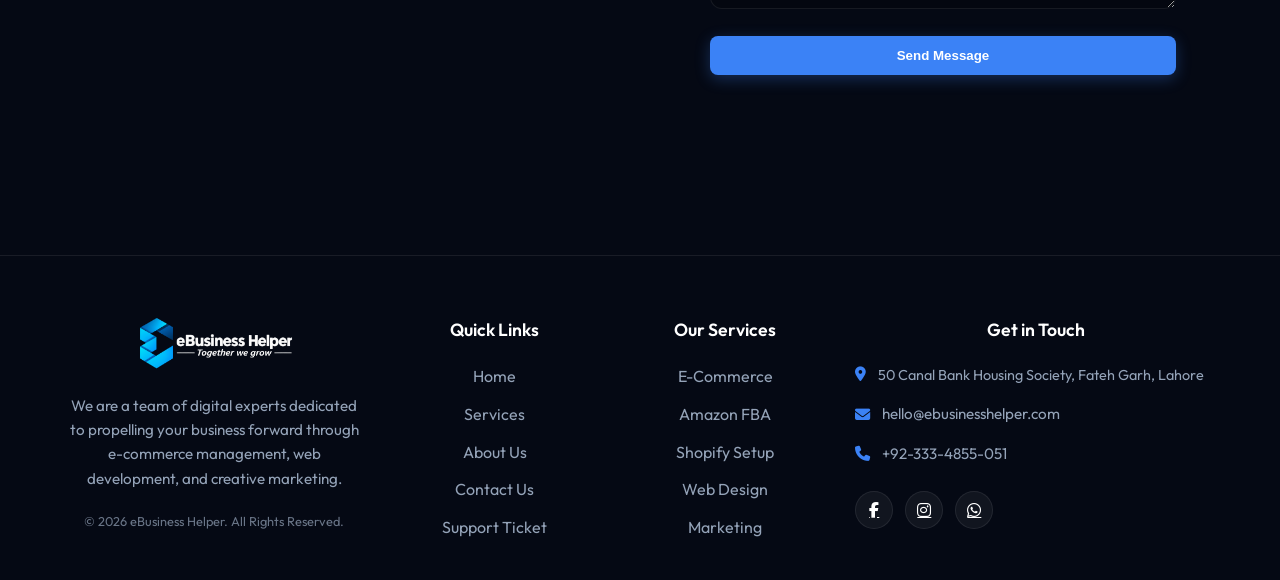
==== commit 99ab371e: "Revamp footer layout and styling" ====
--- a/index.html
+++ b/index.html
@@ -333,30 +333,92 @@
     </div>
   </section>
   
-  <!-- FOOTER -->
-  <footer class="footer" style="background: #050914; padding: 40px 0; border-top: 1px solid var(--card-border);">
-    <div class="container footer-content" style="display: flex; justify-content: space-between; align-items: center; flex-wrap: wrap; gap: 30px;">
+    <!-- PREMIUM FOOTER (FIXED ALIGNMENT) -->
+  <footer class="footer" style="background: #050914; padding: 60px 0 40px 0; border-top: 1px solid var(--card-border); margin-top: 60px;">
+    <div class="container">
       
-      <a href="index.html" class="logo" style="display: flex; align-items: center; text-decoration: none;">
-        <img src="logo.png" alt="eBusiness Helper Logo" style="height: 50px; width: auto; object-fit: contain;">
-      </a>
-
-      <div class="socials" style="display: flex; gap: 15px; align-items: center;">
-        <a href="https://www.facebook.com/eBusinessHelper/" target="_blank" style="width: 45px; height: 45px; border-radius: 50%; background: #1877F2; color: white; display: flex; align-items: center; justify-content: center; font-size: 1.3rem; text-decoration: none; transition: transform 0.3s;" onmouseover="this.style.transform='translateY(-5px)'" onmouseout="this.style.transform='translateY(0)'">
-          <i class="fa-brands fa-facebook-f"></i>
-        </a>
-        <a href="https://www.instagram.com/ebusinesshelperofficial/" target="_blank" style="width: 45px; height: 45px; border-radius: 50%; background: radial-gradient(circle at 30% 107%, #fdf497 0%, #fdf497 5%, #fd5949 45%, #d6249f 60%, #285AEB 90%); color: white; display: flex; align-items: center; justify-content: center; font-size: 1.3rem; text-decoration: none; transition: transform 0.3s;" onmouseover="this.style.transform='translateY(-5px)'" onmouseout="this.style.transform='translateY(0)'">
-          <i class="fa-brands fa-instagram"></i>
-        </a>
-        <a href="https://wa.me/923234037697" target="_blank" style="width: 45px; height: 45px; border-radius: 50%; background: #25D366; color: white; display: flex; align-items: center; justify-content: center; font-size: 1.3rem; text-decoration: none; transition: transform 0.3s;" onmouseover="this.style.transform='translateY(-5px)'" onmouseout="this.style.transform='translateY(0)'">
-          <i class="fa-brands fa-whatsapp"></i>
-        </a>
-      </div>
-
-      <p style="color: var(--text-muted); margin: 0; font-size: 0.95rem;">
-        © 2026 eBusiness Helper. All rights reserved.
-      </p>
-      
+      <!-- Top Section: 4 Columns -->
+      <div class="footer-grid" style="display: grid; grid-template-columns: 1.5fr 1fr 1fr 1.8fr; gap: 30px; align-items: start;">
+        
+        <!-- Column 1: About Company + Copyright -->
+        <div style="display: flex; flex-direction: column; align-items: center; text-align: center;">
+          
+          <a href="index.html" class="logo" style="display: inline-block; margin-bottom: 15px;">
+            <img src="logo.png" alt="eBusiness Helper Logo" style="height: 55px; width: auto; object-fit: contain;">
+          </a>
+          
+          <p style="color: var(--text-muted); font-size: 0.95rem; line-height: 1.6; margin-bottom: 20px;">
+            We are a team of digital experts dedicated to propelling your business forward through e-commerce management, web development, and creative marketing.
+          </p>
+
+          <!-- Copyright (Ab yeh text ke theek neeche hai, bina kisi extra gap ke) -->
+          <p style="color: var(--text-muted); margin: 0; font-size: 0.8rem; opacity: 0.7;">
+            &copy; 2026 eBusiness Helper. All Rights Reserved.
+          </p>
+          
+        </div>
+
+        <!-- Column 2: Quick Links -->
+        <div>
+          <h4 style="color: white; font-size: 1.1rem; margin-bottom: 20px; font-weight: 600;">Quick Links</h4>
+          <ul style="list-style: none; padding: 0; display: flex; flex-direction: column; gap: 12px;">
+            <li><a href="index.html" style="color: var(--text-muted); text-decoration: none; transition: 0.3s;" onmouseover="this.style.color='var(--primary)'" onmouseout="this.style.color='var(--text-muted)'">Home</a></li>
+            <li><a href="services.html" style="color: var(--text-muted); text-decoration: none; transition: 0.3s;" onmouseover="this.style.color='var(--primary)'" onmouseout="this.style.color='var(--text-muted)'">Services</a></li>
+            <li><a href="about.html" style="color: var(--text-muted); text-decoration: none; transition: 0.3s;" onmouseover="this.style.color='var(--primary)'" onmouseout="this.style.color='var(--text-muted)'">About Us</a></li>
+            <li><a href="contact.html" style="color: var(--text-muted); text-decoration: none; transition: 0.3s;" onmouseover="this.style.color='var(--primary)'" onmouseout="this.style.color='var(--text-muted)'">Contact Us</a></li>
+            <li><a href="customer-support.html" style="color: var(--text-muted); text-decoration: none; transition: 0.3s;" onmouseover="this.style.color='var(--primary)'" onmouseout="this.style.color='var(--text-muted)'">Support Ticket</a></li>
+          </ul>
+        </div>
+
+        <!-- Column 3: Our Services -->
+        <div>
+          <h4 style="color: white; font-size: 1.1rem; margin-bottom: 20px; font-weight: 600;">Our Services</h4>
+          <ul style="list-style: none; padding: 0; display: flex; flex-direction: column; gap: 12px;">
+            <li><a href="ecommerce.html" style="color: var(--text-muted); text-decoration: none; transition: 0.3s;" onmouseover="this.style.color='var(--primary)'" onmouseout="this.style.color='var(--text-muted)'">E-Commerce</a></li>
+            <li><a href="amazon.html" style="color: var(--text-muted); text-decoration: none; transition: 0.3s;" onmouseover="this.style.color='var(--primary)'" onmouseout="this.style.color='var(--text-muted)'">Amazon FBA</a></li>
+            <li><a href="shopify.html" style="color: var(--text-muted); text-decoration: none; transition: 0.3s;" onmouseover="this.style.color='var(--primary)'" onmouseout="this.style.color='var(--text-muted)'">Shopify Setup</a></li>
+            <li><a href="web-design.html" style="color: var(--text-muted); text-decoration: none; transition: 0.3s;" onmouseover="this.style.color='var(--primary)'" onmouseout="this.style.color='var(--text-muted)'">Web Design</a></li>
+            <li><a href="marketing.html" style="color: var(--text-muted); text-decoration: none; transition: 0.3s;" onmouseover="this.style.color='var(--primary)'" onmouseout="this.style.color='var(--text-muted)'">Marketing</a></li>
+          </ul>
+        </div>
+
+        <!-- Column 4: Contact Info + Social Icons -->
+        <div>
+          <h4 style="color: white; font-size: 1.1rem; margin-bottom: 20px; font-weight: 600;">Get in Touch</h4>
+          <ul style="list-style: none; padding: 0; display: flex; flex-direction: column; gap: 15px; margin-bottom: 25px;">
+            
+            <li style="display: flex; gap: 12px; color: var(--text-muted); font-size: 0.9rem; align-items: flex-start;">
+              <i class="fa-solid fa-location-dot" style="color: var(--primary); margin-top: 3px;"></i>
+              <span style="white-space: nowrap;">50 Canal Bank Housing Society, Fateh Garh, Lahore</span>
+            </li>
+            
+            <li style="display: flex; gap: 12px; color: var(--text-muted); font-size: 0.95rem; align-items: center;">
+              <i class="fa-solid fa-envelope" style="color: var(--primary);"></i>
+              <a href="mailto:hello@ebusinesshelper.com" style="color: var(--text-muted); text-decoration: none;" onmouseover="this.style.color='var(--primary)'" onmouseout="this.style.color='var(--text-muted)'">hello@ebusinesshelper.com</a>
+            </li>
+            
+            <li style="display: flex; gap: 12px; color: var(--text-muted); font-size: 0.95rem; align-items: center;">
+              <i class="fa-solid fa-phone" style="color: var(--primary);"></i>
+              <a href="tel:+923334855051" style="color: var(--text-muted); text-decoration: none;" onmouseover="this.style.color='var(--primary)'" onmouseout="this.style.color='var(--text-muted)'">+92-333-4855-051</a>
+            </li>
+          </ul>
+
+          <!-- Social Icons -->
+          <div style="display: flex; gap: 12px;">
+            <a href="https://www.facebook.com/eBusinessHelper/" target="_blank" style="width: 38px; height: 38px; border-radius: 50%; background: rgba(255,255,255,0.05); border: 1px solid var(--card-border); color: white; display: flex; align-items: center; justify-content: center; transition: 0.3s;" onmouseover="this.style.background='#1877F2'; this.style.borderColor='#1877F2'" onmouseout="this.style.background='rgba(255,255,255,0.05)'; this.style.borderColor='var(--card-border)'">
+              <i class="fa-brands fa-facebook-f"></i>
+            </a>
+            <a href="https://www.instagram.com/ebusinesshelperofficial/" target="_blank" style="width: 38px; height: 38px; border-radius: 50%; background: rgba(255,255,255,0.05); border: 1px solid var(--card-border); color: white; display: flex; align-items: center; justify-content: center; transition: 0.3s;" onmouseover="this.style.background='#d6249f'; this.style.borderColor='#d6249f'" onmouseout="this.style.background='rgba(255,255,255,0.05)'; this.style.borderColor='var(--card-border)'">
+              <i class="fa-brands fa-instagram"></i>
+            </a>
+            <a href="https://wa.me/923234037697" target="_blank" style="width: 38px; height: 38px; border-radius: 50%; background: rgba(255,255,255,0.05); border: 1px solid var(--card-border); color: white; display: flex; align-items: center; justify-content: center; transition: 0.3s;" onmouseover="this.style.background='#25D366'; this.style.borderColor='#25D366'" onmouseout="this.style.background='rgba(255,255,255,0.05)'; this.style.borderColor='var(--card-border)'">
+              <i class="fa-brands fa-whatsapp"></i>
+            </a>
+          </div>
+
+        </div>
+
+      </div>
     </div>
   </footer>
 
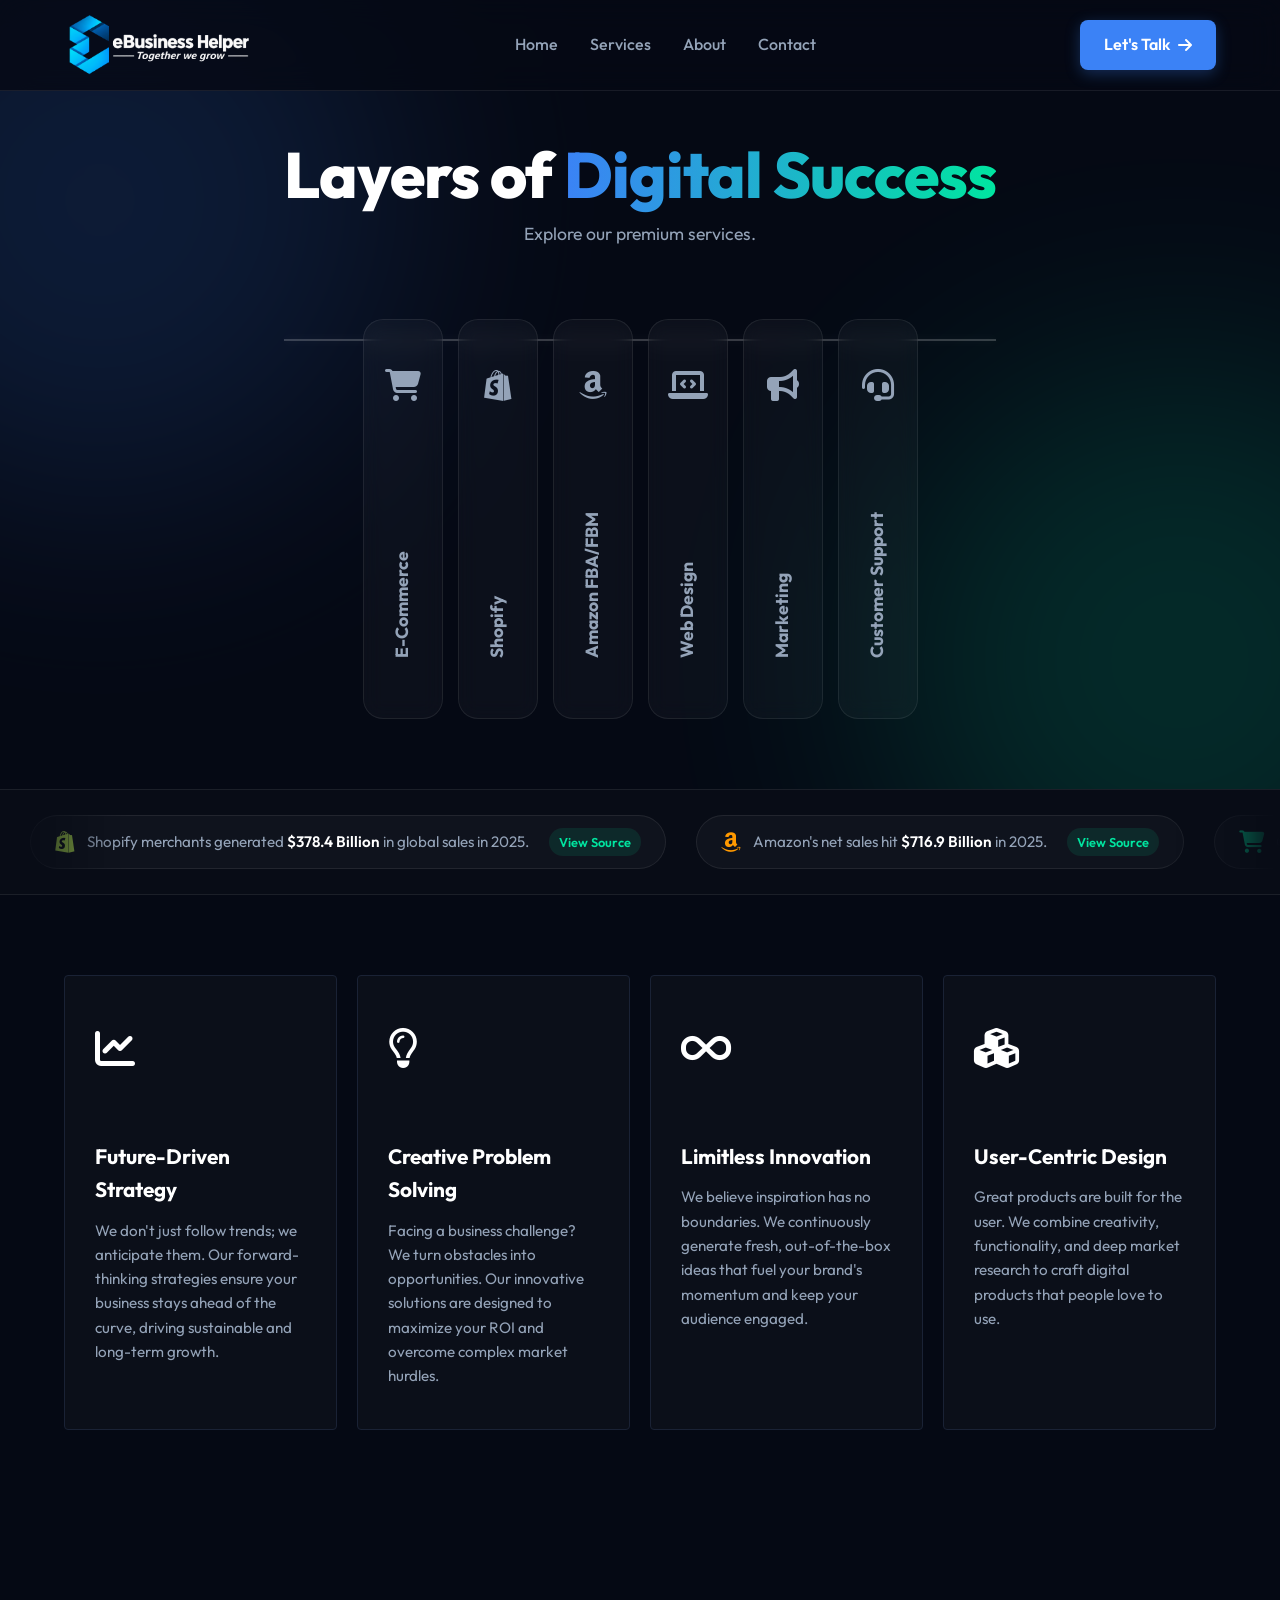
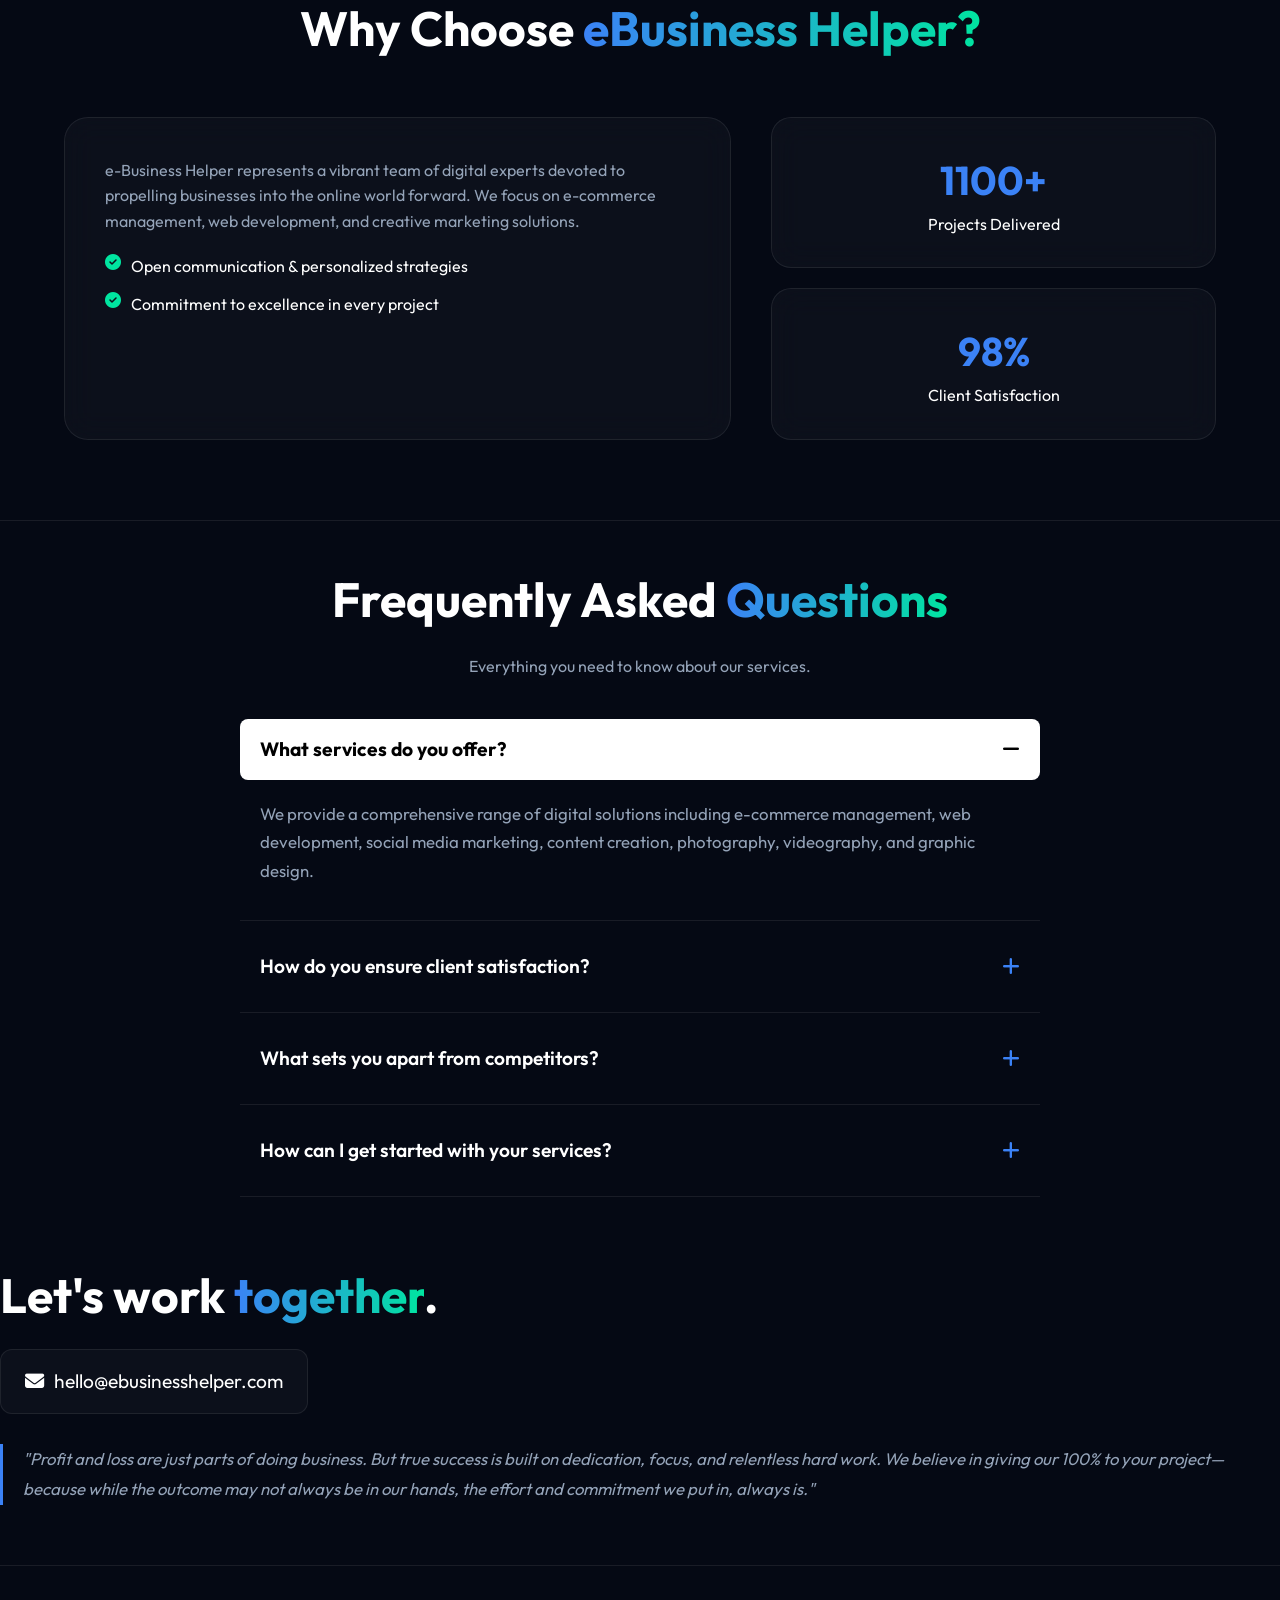
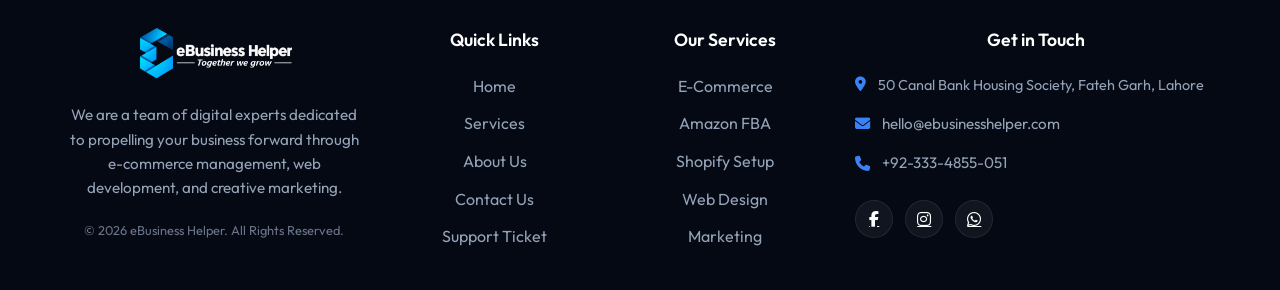
==== commit 771c6072: "Update contact section with quote and remove form Added a motivational quote in the contact section " ====
--- a/index.html
+++ b/index.html
@@ -318,19 +318,21 @@
   </section>
 
   <!-- CONTACT SECTION -->
-  <section class="contact" id="contact">
-    <div class="container contact-grid">
-      <div class="contact-info">
+        <div class="contact-info">
         <h2 class="section-title">Let's work <span class="gradient-text">together</span>.</h2>
+        
+        <!-- Purani Email Line -->
         <a href="mailto:hello@ebusinesshelper.com" class="contact-email"><i class="fa-solid fa-envelope"></i> hello@ebusinesshelper.com</a>
-      </div>
-      <form class="contact-form glass-form" id="contactForm">
-        <div class="input-group"><input type="text" placeholder="Your Name" required /></div>
-        <div class="input-group"><input type="email" placeholder="Your Email" required /></div>
-        <div class="input-group"><textarea placeholder="Your Message" rows="4" required></textarea></div>
-        <button type="submit" class="btn btn-primary btn-block">Send Message</button>
-      </form>
-    </div>
+        
+        <!-- YAHAN SE NAYA CODE PASTE KAREIN -->
+        <div style="margin-top: 30px; border-left: 3px solid var(--primary); padding-left: 20px;">
+          <p style="color: var(--text-muted); font-size: 1.05rem; line-height: 1.8; font-style: italic; margin: 0;">
+            "Profit and loss are just parts of doing business. But true success is built on dedication, focus, and relentless hard work. We believe in giving our 100% to your project—because while the outcome may not always be in our hands, the effort and commitment we put in, always is."
+          </p>
+        </div>
+        <!-- NAYA CODE KHATAM -->
+        
+      </div>
   </section>
   
     <!-- PREMIUM FOOTER (FIXED ALIGNMENT) -->
--- a/style.css
+++ b/style.css
@@ -487,3 +487,22 @@
     transform: translateX(-50%); 
   }
 }
+/* Fix for E-Commerce Multi-channel Section */
+.dark-section {
+  background-color: #050914 !important; /* Aapki site ka dark background */
+  color: #ffffff !important;
+}
+
+.dark-section h2, 
+.dark-section h3 {
+  color: #ffffff !important;
+}
+
+.dark-section p {
+  color: #94a3b8 !important; /* Light grey text */
+}
+
+/* Images ko thodi si styling dene ke liye */
+.dark-section img {
+  box-shadow: 0 15px 30px rgba(0, 0, 0, 0.5);
+}
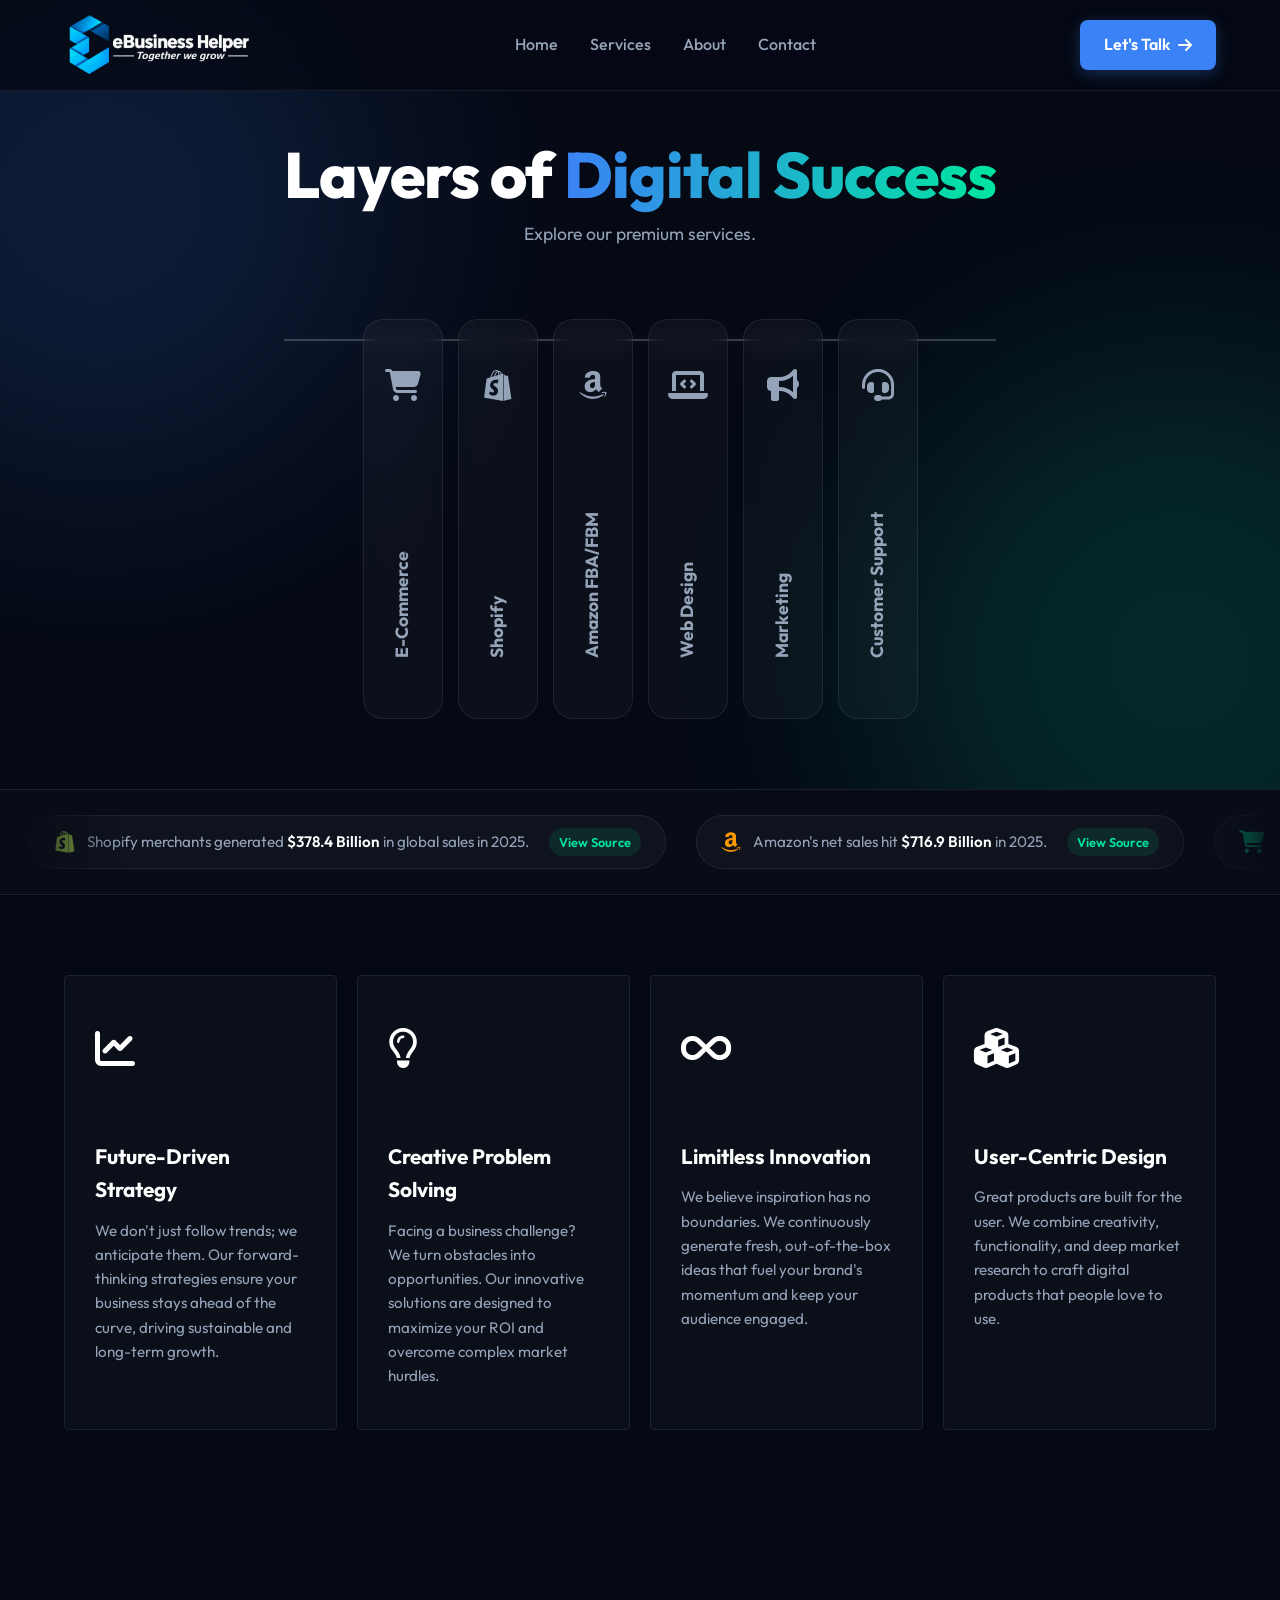
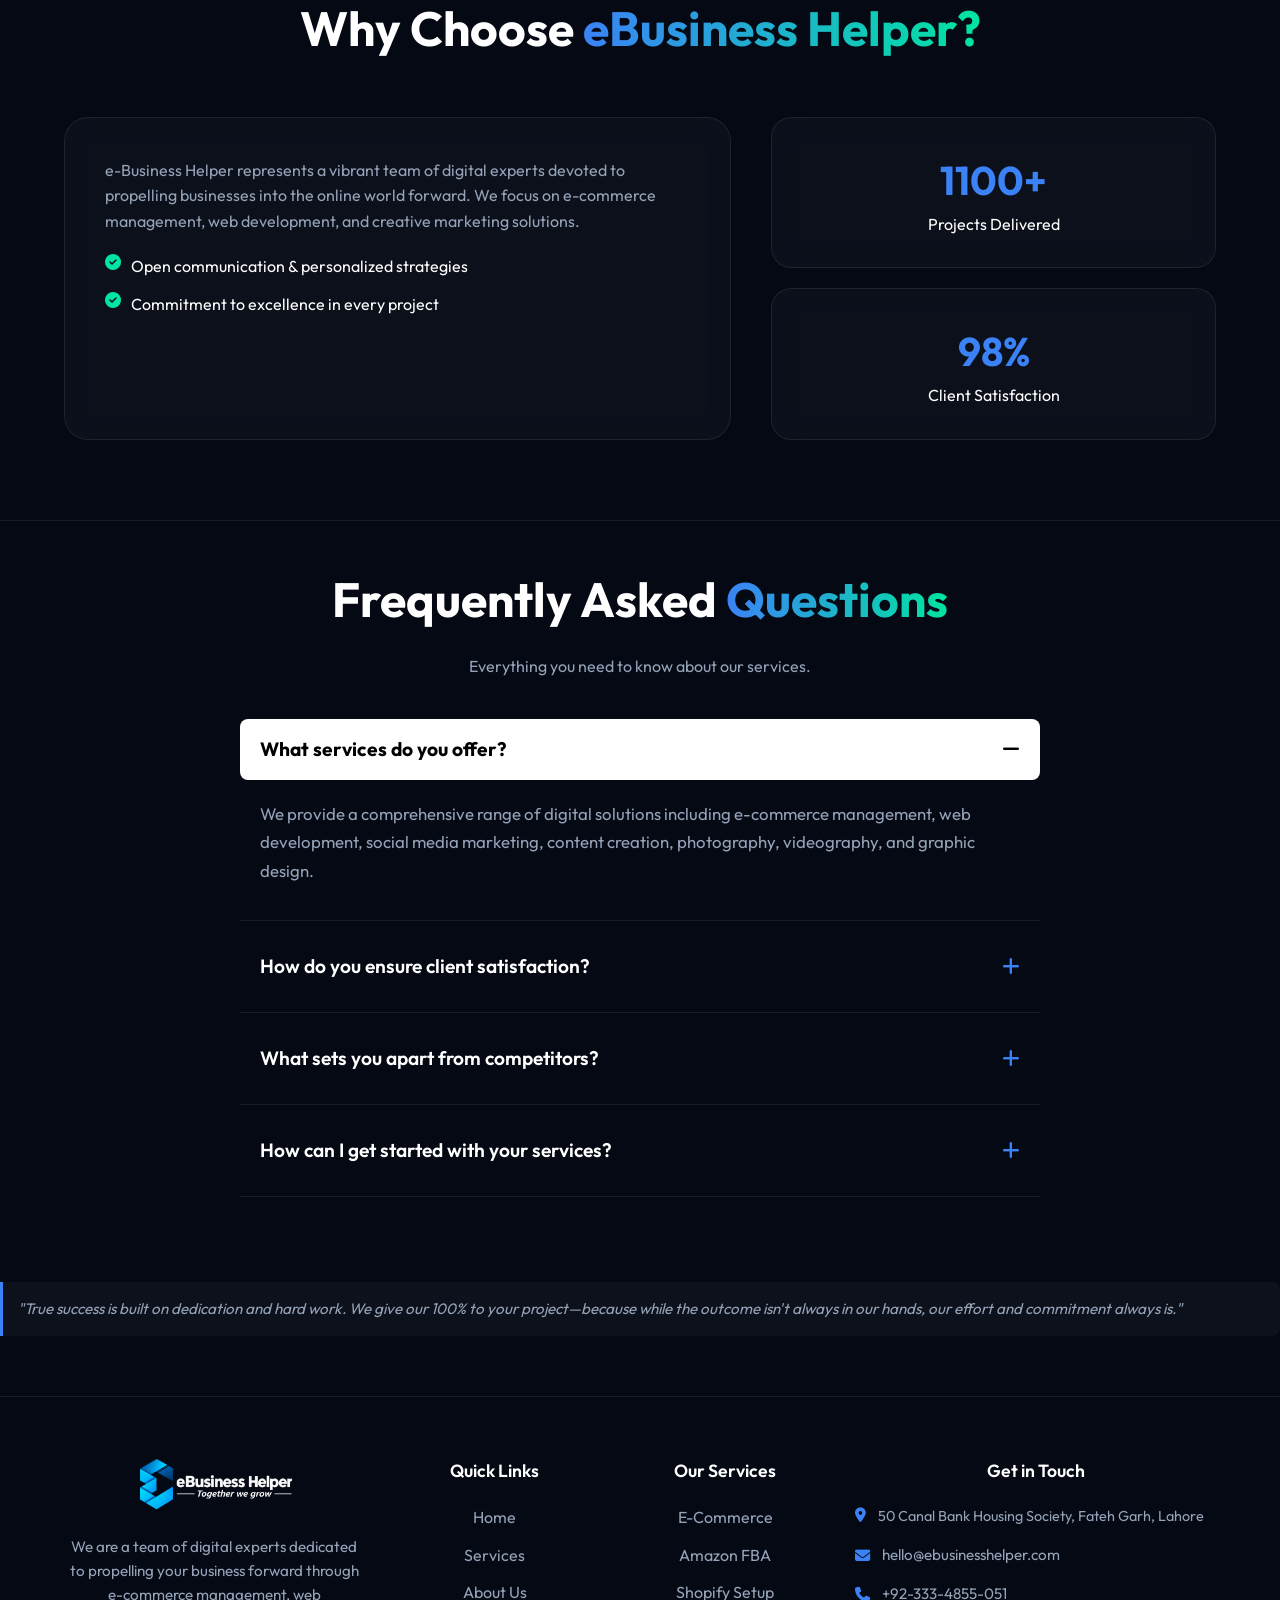
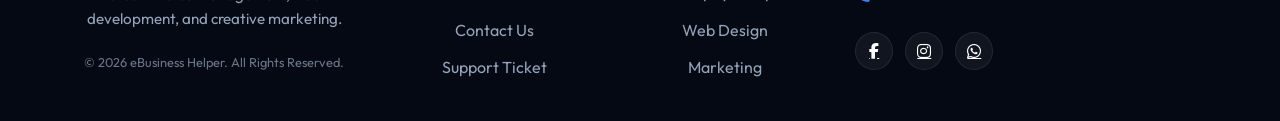
==== commit 331c8609: "Update contact section with new text and styling" ====
--- a/index.html
+++ b/index.html
@@ -318,21 +318,13 @@
   </section>
 
   <!-- CONTACT SECTION -->
-        <div class="contact-info">
-        <h2 class="section-title">Let's work <span class="gradient-text">together</span>.</h2>
-        
-        <!-- Purani Email Line -->
-        <a href="mailto:hello@ebusinesshelper.com" class="contact-email"><i class="fa-solid fa-envelope"></i> hello@ebusinesshelper.com</a>
-        
-        <!-- YAHAN SE NAYA CODE PASTE KAREIN -->
-        <div style="margin-top: 30px; border-left: 3px solid var(--primary); padding-left: 20px;">
-          <p style="color: var(--text-muted); font-size: 1.05rem; line-height: 1.8; font-style: italic; margin: 0;">
-            "Profit and loss are just parts of doing business. But true success is built on dedication, focus, and relentless hard work. We believe in giving our 100% to your project—because while the outcome may not always be in our hands, the effort and commitment we put in, always is."
+                <!-- NAYA CHOTA CODE YAHAN PASTE KAREIN -->
+        <div style="margin-top: 25px; padding: 15px; background: rgba(255,255,255,0.03); border-left: 3px solid var(--primary); border-radius: 0 8px 8px 0;">
+          <p style="color: var(--text-muted); font-size: 0.95rem; line-height: 1.6; font-style: italic; margin: 0;">
+            "True success is built on dedication and hard work. We give our 100% to your project—because while the outcome isn't always in our hands, our effort and commitment always is."
           </p>
         </div>
         <!-- NAYA CODE KHATAM -->
-        
-      </div>
   </section>
   
     <!-- PREMIUM FOOTER (FIXED ALIGNMENT) -->
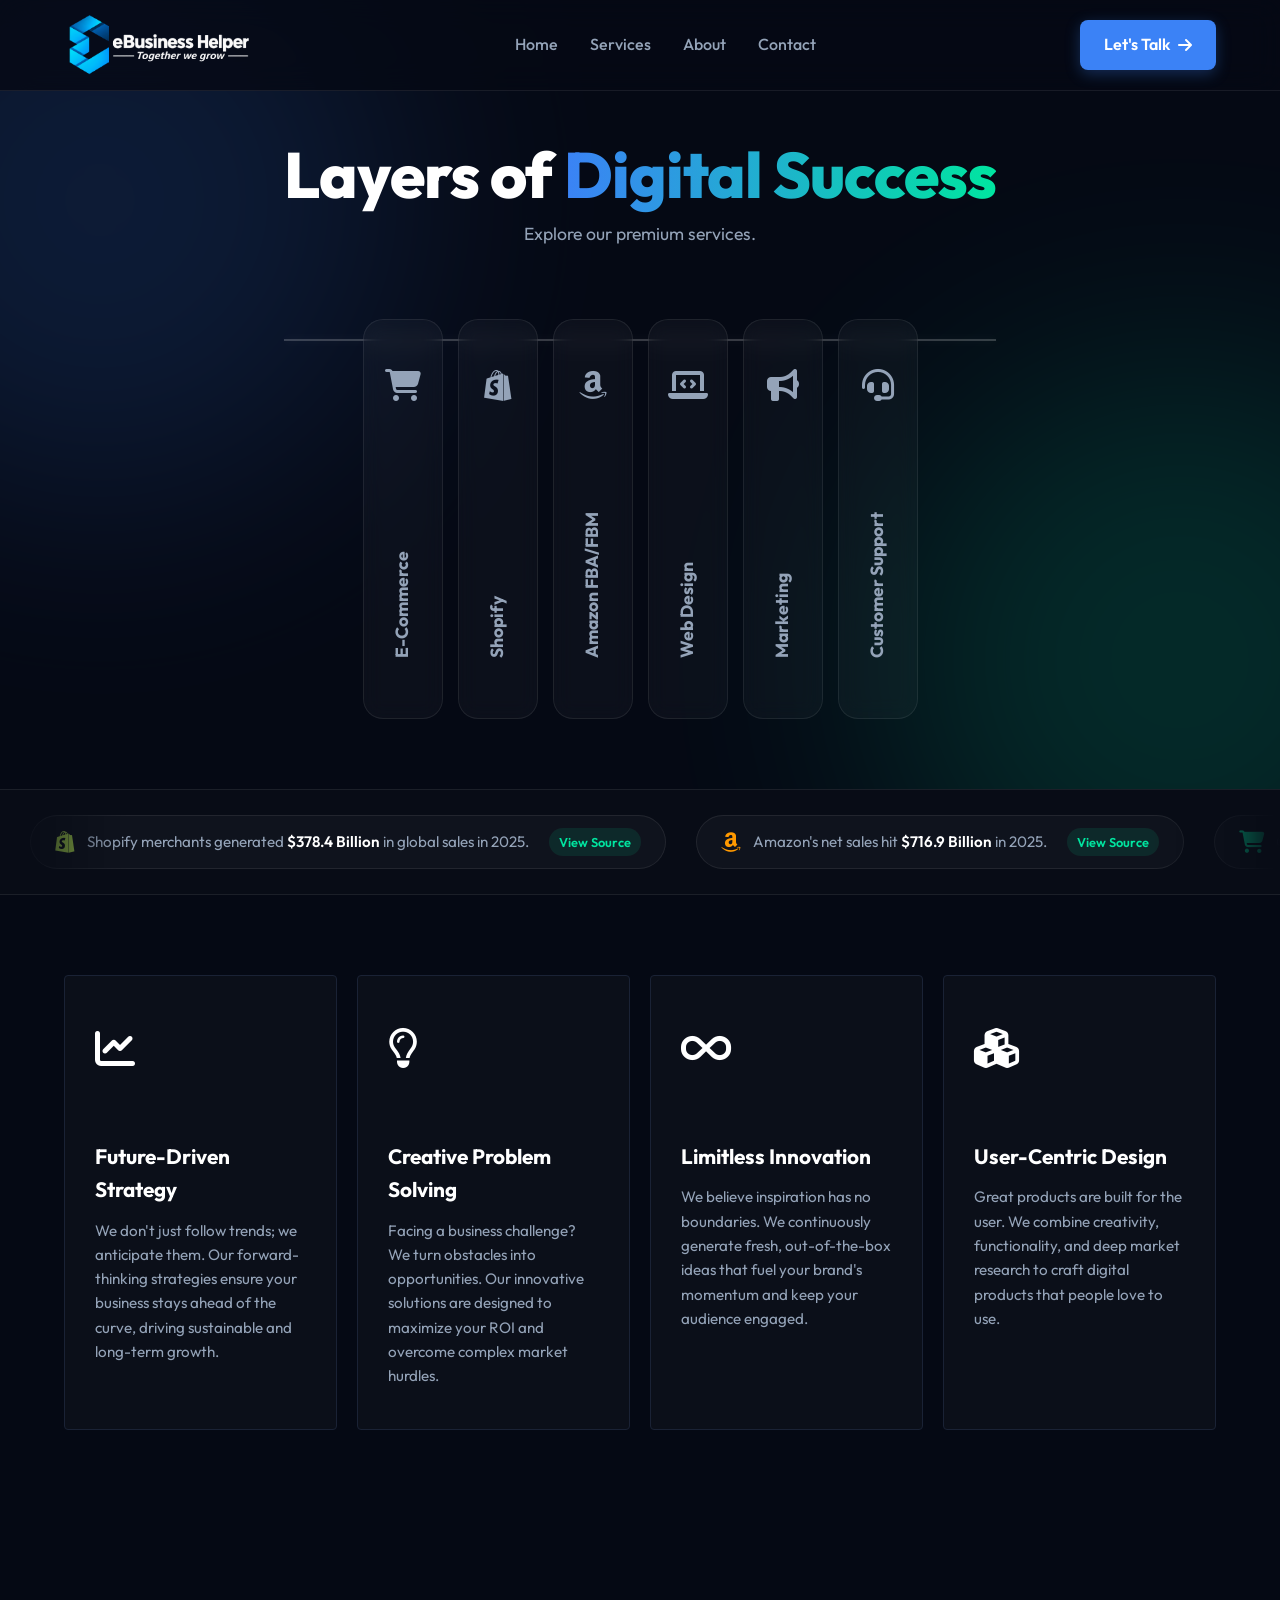
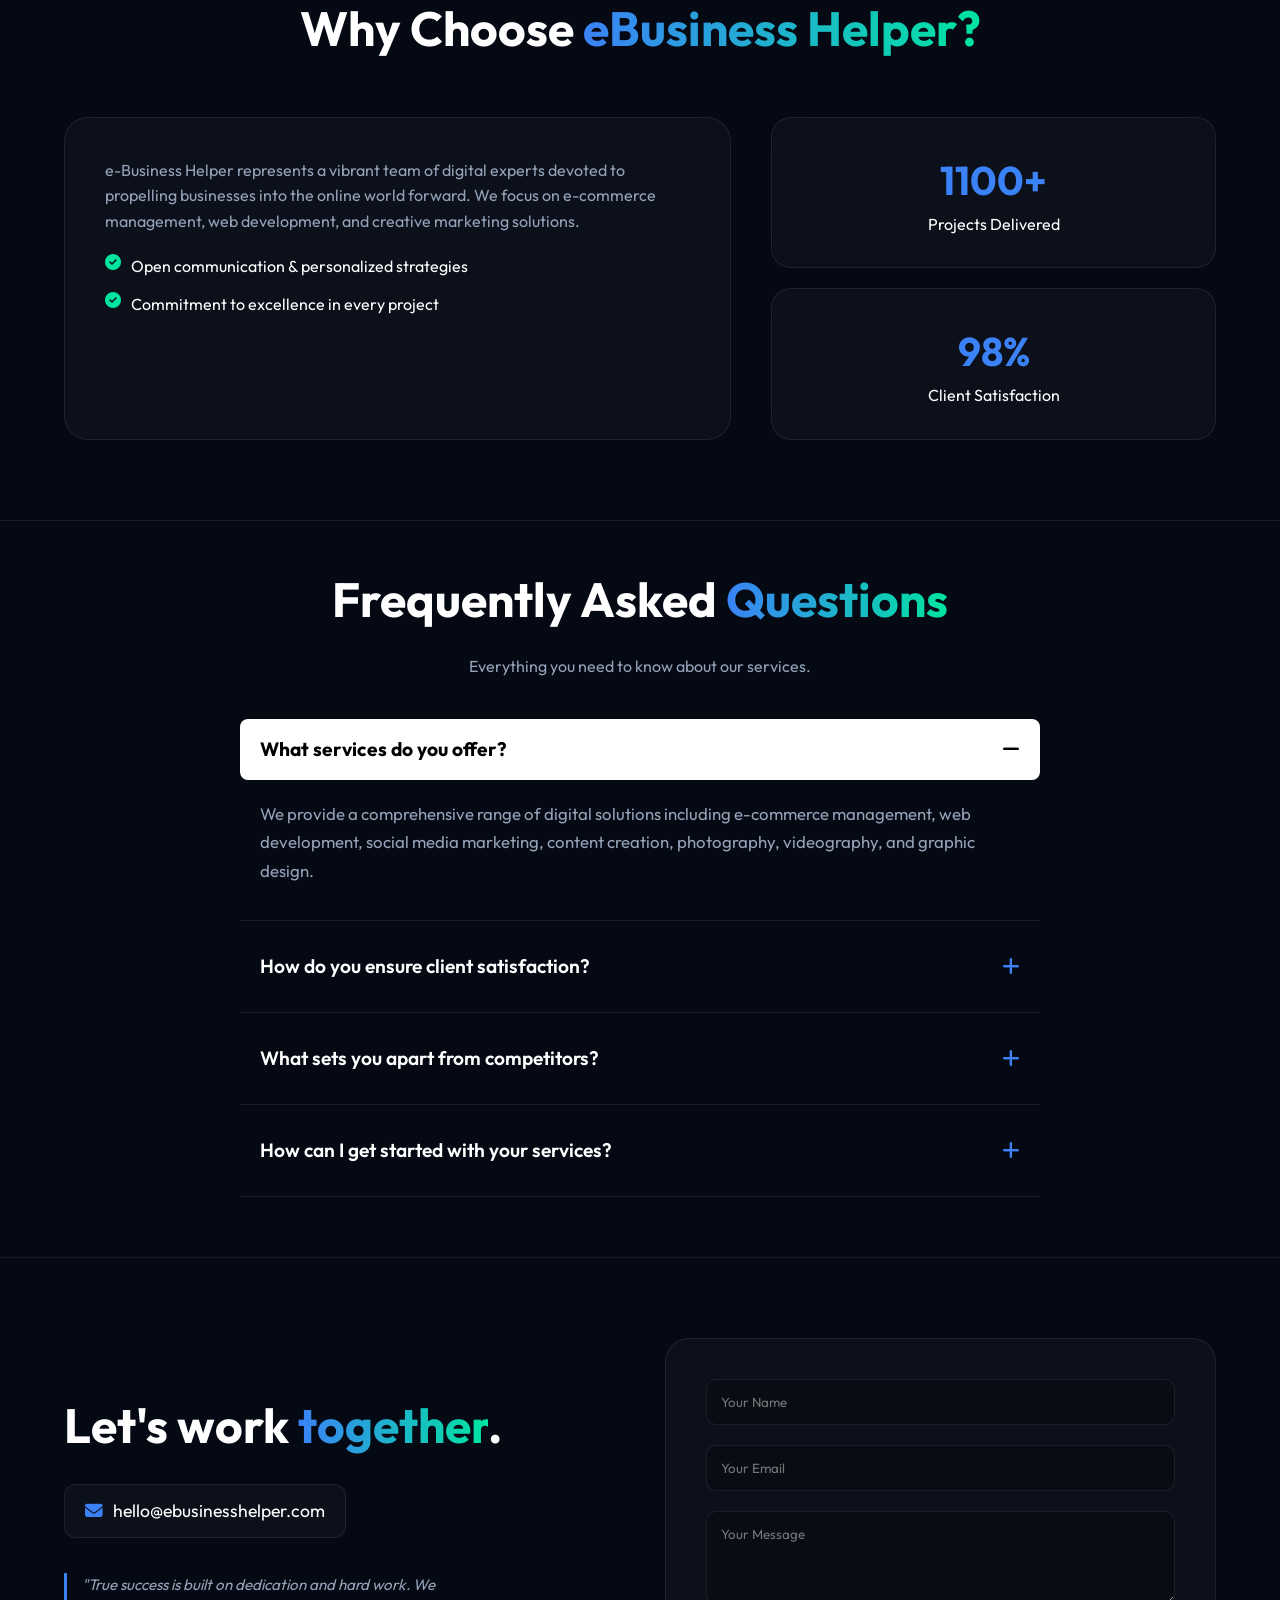
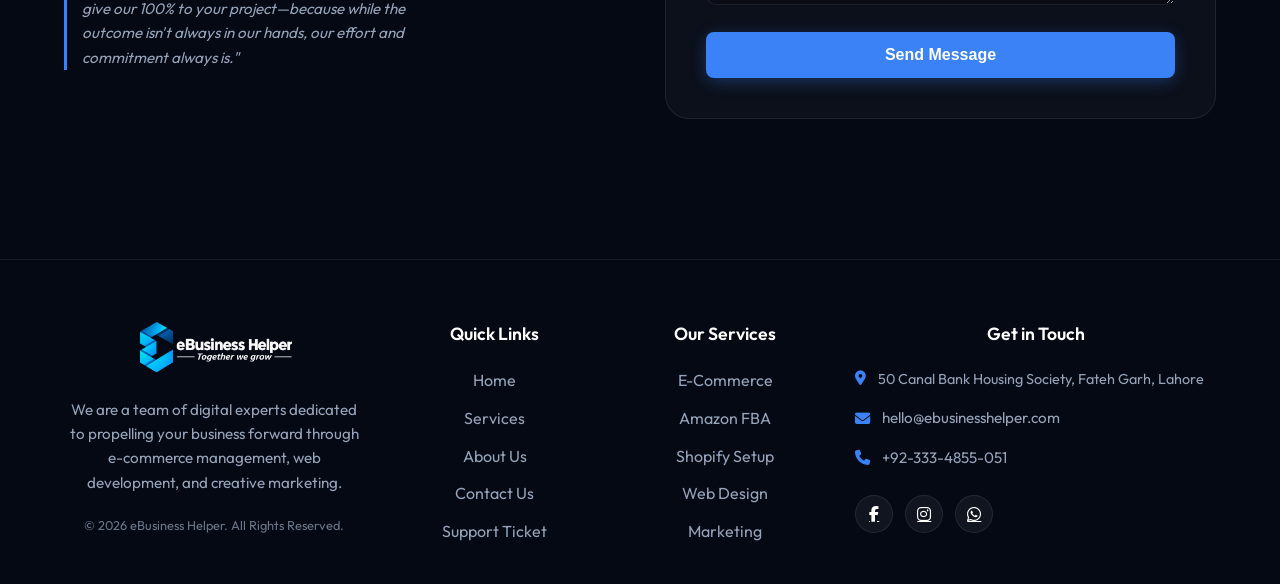
==== commit 9516d568: "Refactor contact section layout and styling" ====
--- a/index.html
+++ b/index.html
@@ -318,13 +318,42 @@
   </section>
 
   <!-- CONTACT SECTION -->
-                <!-- NAYA CHOTA CODE YAHAN PASTE KAREIN -->
-        <div style="margin-top: 25px; padding: 15px; background: rgba(255,255,255,0.03); border-left: 3px solid var(--primary); border-radius: 0 8px 8px 0;">
+                  <!-- CONTACT SECTION -->
+  <section class="contact" id="contact" style="padding-top: 80px; padding-bottom: 80px; background: var(--bg-2); border-top: 1px solid var(--card-border);">
+    <div class="container contact-grid" style="display: grid; grid-template-columns: 1fr 1fr; gap: 50px; align-items: center;">
+      
+      <!-- LEFT SIDE -->
+      <div class="contact-info">
+        <h2 class="section-title" style="text-align: left; margin-bottom: 20px;">Let's work <span class="gradient-text">together</span>.</h2>
+        
+        <!-- Email Link -->
+        <a href="mailto:hello@ebusinesshelper.com" class="contact-email" style="display: inline-flex; align-items: center; gap: 10px; color: var(--text); text-decoration: none; font-size: 1.1rem; background: var(--card-bg); padding: 12px 20px; border-radius: 12px; border: 1px solid var(--card-border); margin-bottom: 25px;">
+          <i class="fa-solid fa-envelope" style="color: var(--primary);"></i> hello@ebusinesshelper.com
+        </a>
+
+        <!-- Quote Line (Fix Kiya Hua) -->
+        <div style="border-left: 3px solid var(--primary); padding-left: 15px; margin-top: 10px; max-width: 400px;">
           <p style="color: var(--text-muted); font-size: 0.95rem; line-height: 1.6; font-style: italic; margin: 0;">
             "True success is built on dedication and hard work. We give our 100% to your project—because while the outcome isn't always in our hands, our effort and commitment always is."
           </p>
         </div>
-        <!-- NAYA CODE KHATAM -->
+      </div>
+
+      <!-- RIGHT SIDE (FORM) -->
+      <form class="contact-form glass-form" id="contactForm" style="padding: 40px; border-radius: 24px; background: var(--card-bg); border: 1px solid var(--card-border);">
+        <div class="input-group" style="margin-bottom: 20px;">
+          <input type="text" placeholder="Your Name" required style="width: 100%; padding: 14px; background: rgba(0,0,0,0.2); border: 1px solid var(--card-border); border-radius: 10px; color: white; font-family: inherit;" />
+        </div>
+        <div class="input-group" style="margin-bottom: 20px;">
+          <input type="email" placeholder="Your Email" required style="width: 100%; padding: 14px; background: rgba(0,0,0,0.2); border: 1px solid var(--card-border); border-radius: 10px; color: white; font-family: inherit;" />
+        </div>
+        <div class="input-group" style="margin-bottom: 20px;">
+          <textarea placeholder="Your Message" rows="4" required style="width: 100%; padding: 14px; background: rgba(0,0,0,0.2); border: 1px solid var(--card-border); border-radius: 10px; color: white; font-family: inherit;"></textarea>
+        </div>
+        <button type="submit" class="btn btn-primary btn-block" style="width: 100%; padding: 14px; font-size: 1rem;">Send Message</button>
+      </form>
+
+    </div>
   </section>
   
     <!-- PREMIUM FOOTER (FIXED ALIGNMENT) -->
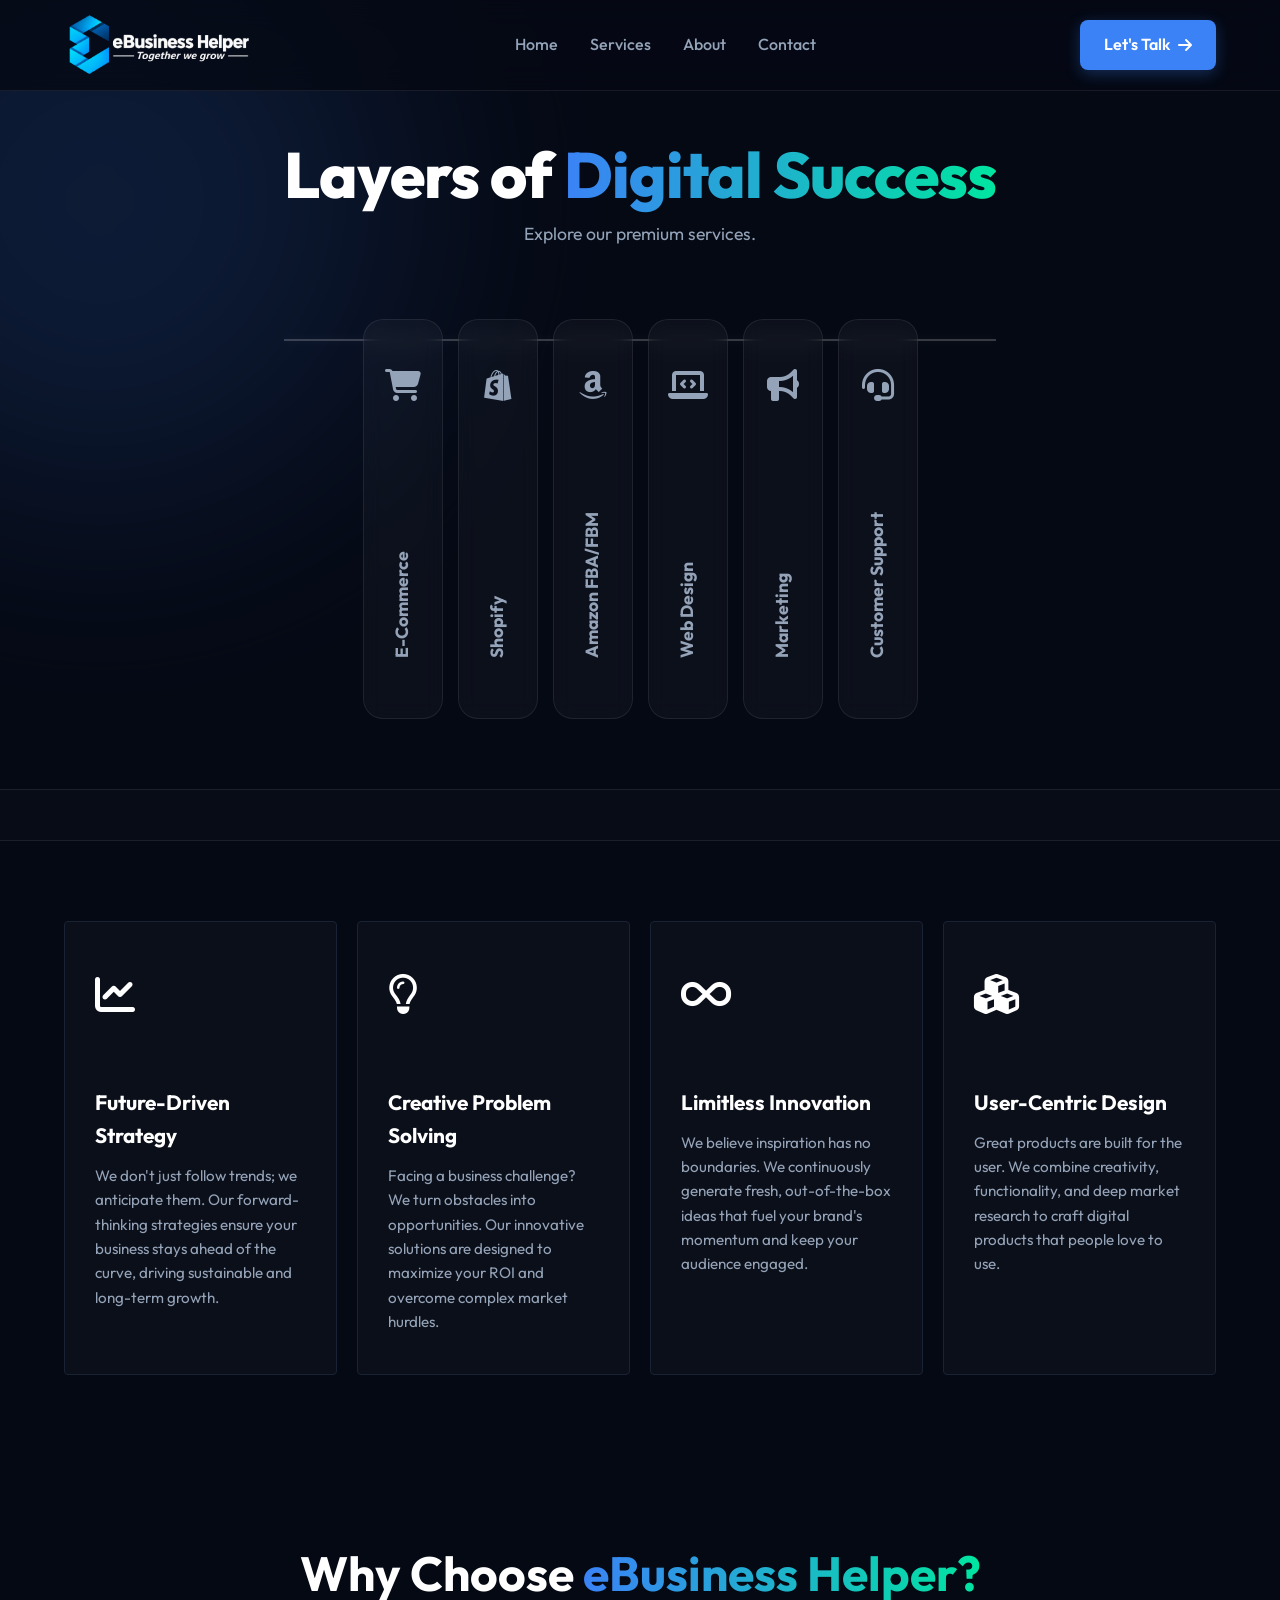
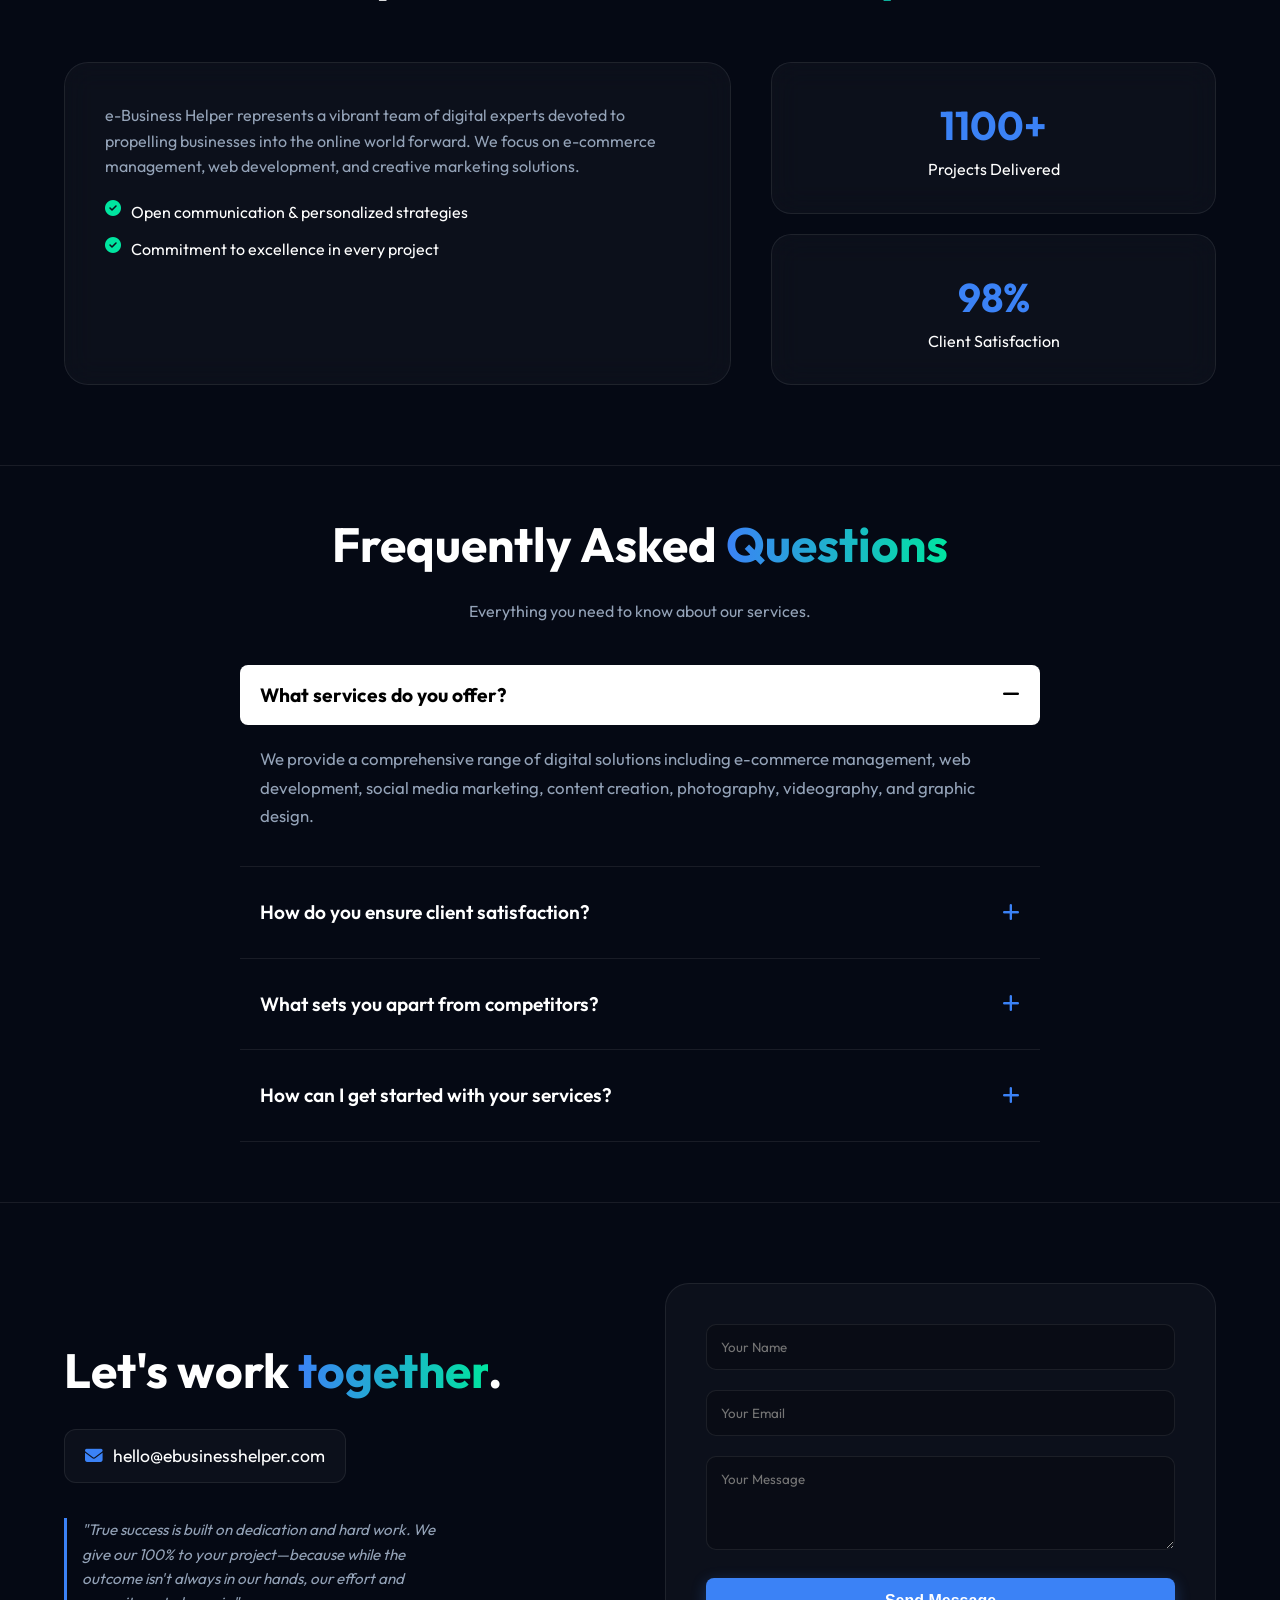
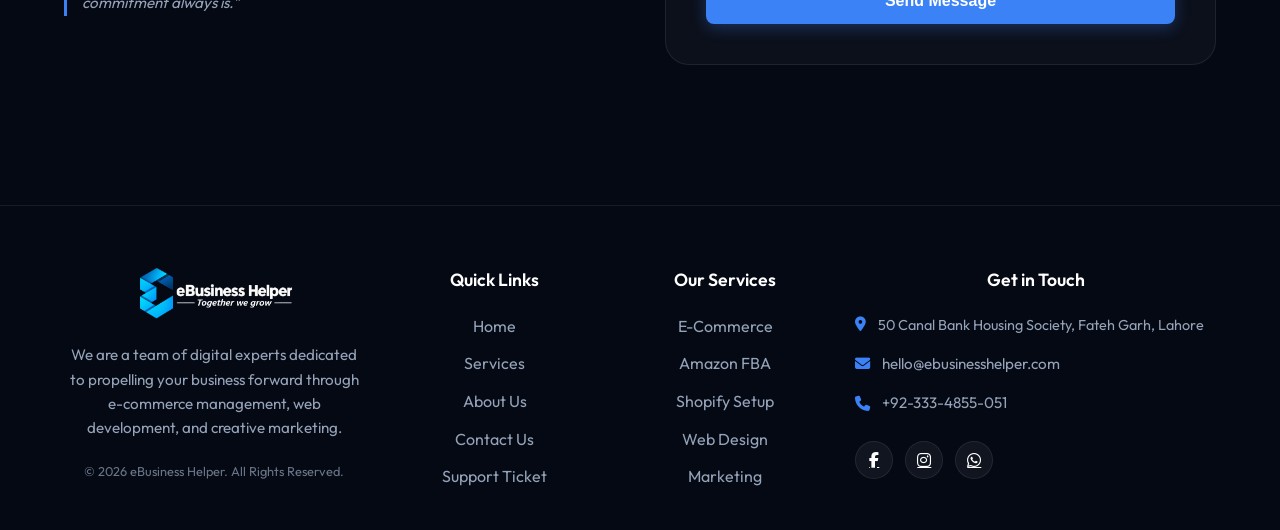
==== commit 4f38a154: "Implement scroll fix script for overflow elements Added a script to hide elements that overflow the " ====
--- a/index.html
+++ b/index.html
@@ -485,5 +485,26 @@
       });
     }
   </script>
+    <!-- Vercel Web Analytics -->
+  <script>
+    window.va = window.va || function () { (window.vaq = window.vaq || []).push(arguments); };
+  </script>
+  <script defer src="/_vercel/insights/script.js"></script>
+  <!-- Scroll Fix Script -->
+<script>
+  // Agar koi element screen se bahar nikal raha hai to usay hide kar dein
+  document.addEventListener("DOMContentLoaded", function() {
+    const bodyWidth = document.body.clientWidth;
+    const allElements = document.querySelectorAll('*');
+    
+    allElements.forEach(el => {
+      const rect = el.getBoundingClientRect();
+      // Agar element screen ke right side se bahar ja raha hai
+      if (rect.right > bodyWidth + 5) { 
+        el.style.display = 'none'; // Usay chupa dein
+      }
+    });
+  });
+</script>
 </body>
 </html>
--- a/style.css
+++ b/style.css
@@ -506,3 +506,157 @@
 .dark-section img {
   box-shadow: 0 15px 30px rgba(0, 0, 0, 0.5);
 }
+/* =========================================
+   FINAL MOBILE FIX (100% Guaranteed)
+   ========================================= */
+@media (max-width: 768px) {
+  
+  /* 1. Horizontal Scroll Ko Khatam Karein */
+  html, body {
+    overflow-x: hidden !important;
+    width: 100% !important;
+    max-width: 100vw !important;
+    position: relative !important;
+  }
+
+  .glow-bg { display: none !important; }
+
+  /* 2. Containers */
+  .container, section, .navbar {
+    width: 100% !important;
+    max-width: 100% !important;
+    padding-left: 15px !important;
+    padding-right: 15px !important;
+    box-sizing: border-box !important;
+  }
+
+  /* 3. FOOTER KA ASAL FIX (Force Single Column) */
+  .footer {
+    padding: 40px 0 20px 0 !important;
+    width: 100% !important;
+    overflow: hidden !important;
+  }
+
+  .footer-grid {
+    display: flex !important;
+    flex-direction: column !important;
+    width: 100% !important;
+    gap: 30px !important;
+    text-align: center !important;
+  }
+
+  .footer-grid > div {
+    width: 100% !important;
+    display: flex !important;
+    flex-direction: column !important;
+    align-items: center !important;
+    justify-content: center !important;
+    padding: 0 !important;
+  }
+
+  /* Footer Links ke list items */
+  .footer ul {
+    padding: 0 !important;
+    margin: 0 !important;
+    display: flex !important;
+    flex-direction: column !important;
+    align-items: center !important;
+    width: 100% !important;
+  }
+
+  .footer ul li {
+    width: 100% !important;
+    text-align: center !important;
+    justify-content: center !important;
+    display: flex !important;
+    flex-direction: column !important; /* Icon aur text alag line mein */
+    align-items: center !important;
+    margin-bottom: 15px !important;
+  }
+
+  .footer ul li i {
+    margin-bottom: 5px !important;
+    margin-right: 0 !important;
+  }
+
+  .footer ul li span, 
+  .footer ul li a {
+    white-space: normal !important;
+    word-break: break-word !important;
+    text-align: center !important;
+    max-width: 100% !important;
+    font-size: 0.95rem !important;
+  }
+
+  /* Social Icons Center */
+  .footer .socials {
+    justify-content: center !important;
+    width: 100% !important;
+    margin-top: 10px !important;
+  }
+
+  /* 4. Navbar aur Logo */
+  .nav-container {
+    display: flex !important;
+    justify-content: space-between !important;
+    align-items: center !important;
+    padding: 10px 0 !important;
+  }
+
+  .navbar .logo img {
+    max-width: 130px !important;
+    height: auto !important;
+  }
+
+  .hamburger {
+    display: block !important;
+    font-size: 1.8rem !important;
+    color: white !important;
+    margin-right: 0 !important;
+  }
+
+  .nav-links {
+    display: none;
+    flex-direction: column !important;
+    position: absolute !important;
+    top: 100% !important; left: 0 !important; right: 0 !important;
+    background: var(--bg-2) !important;
+    padding: 20px !important;
+    z-index: 1000 !important;
+  }
+
+  .nav-links.active { display: flex !important; }
+
+  /* 5. Home Page Cards */
+  .rail-heading h1 { font-size: 1.8rem !important; text-align: center !important; }
+  .rail-cards-wrapper { flex-direction: column !important; align-items: center !important; }
+  .rail-card { 
+    width: 100% !important; 
+    max-width: 300px !important; 
+    margin: 0 auto !important; 
+    flex-direction: row !important; 
+    justify-content: center !important; 
+  }
+
+  /* 6. Other Pages Layouts */
+  .shopify-layout, .web-layout, .support-layout, .about-layout, .marketing-layout, .content-grid, .contact-grid, .channel-row { 
+    display: flex !important;
+    flex-direction: column !important;
+    width: 100% !important;
+    gap: 20px !important;
+  }
+
+  .right-sidebar, .sidebar {
+    width: 100% !important;
+    position: relative !important;
+    top: 0 !important;
+  }
+
+  .pro-services-grid, .bento-grid, .models-grid, .features-grid, .services-grid, .contact-cards-grid {
+    display: flex !important;
+    flex-direction: column !important;
+    width: 100% !important;
+  }
+
+  img { max-width: 100% !important; height: auto !important; }
+}
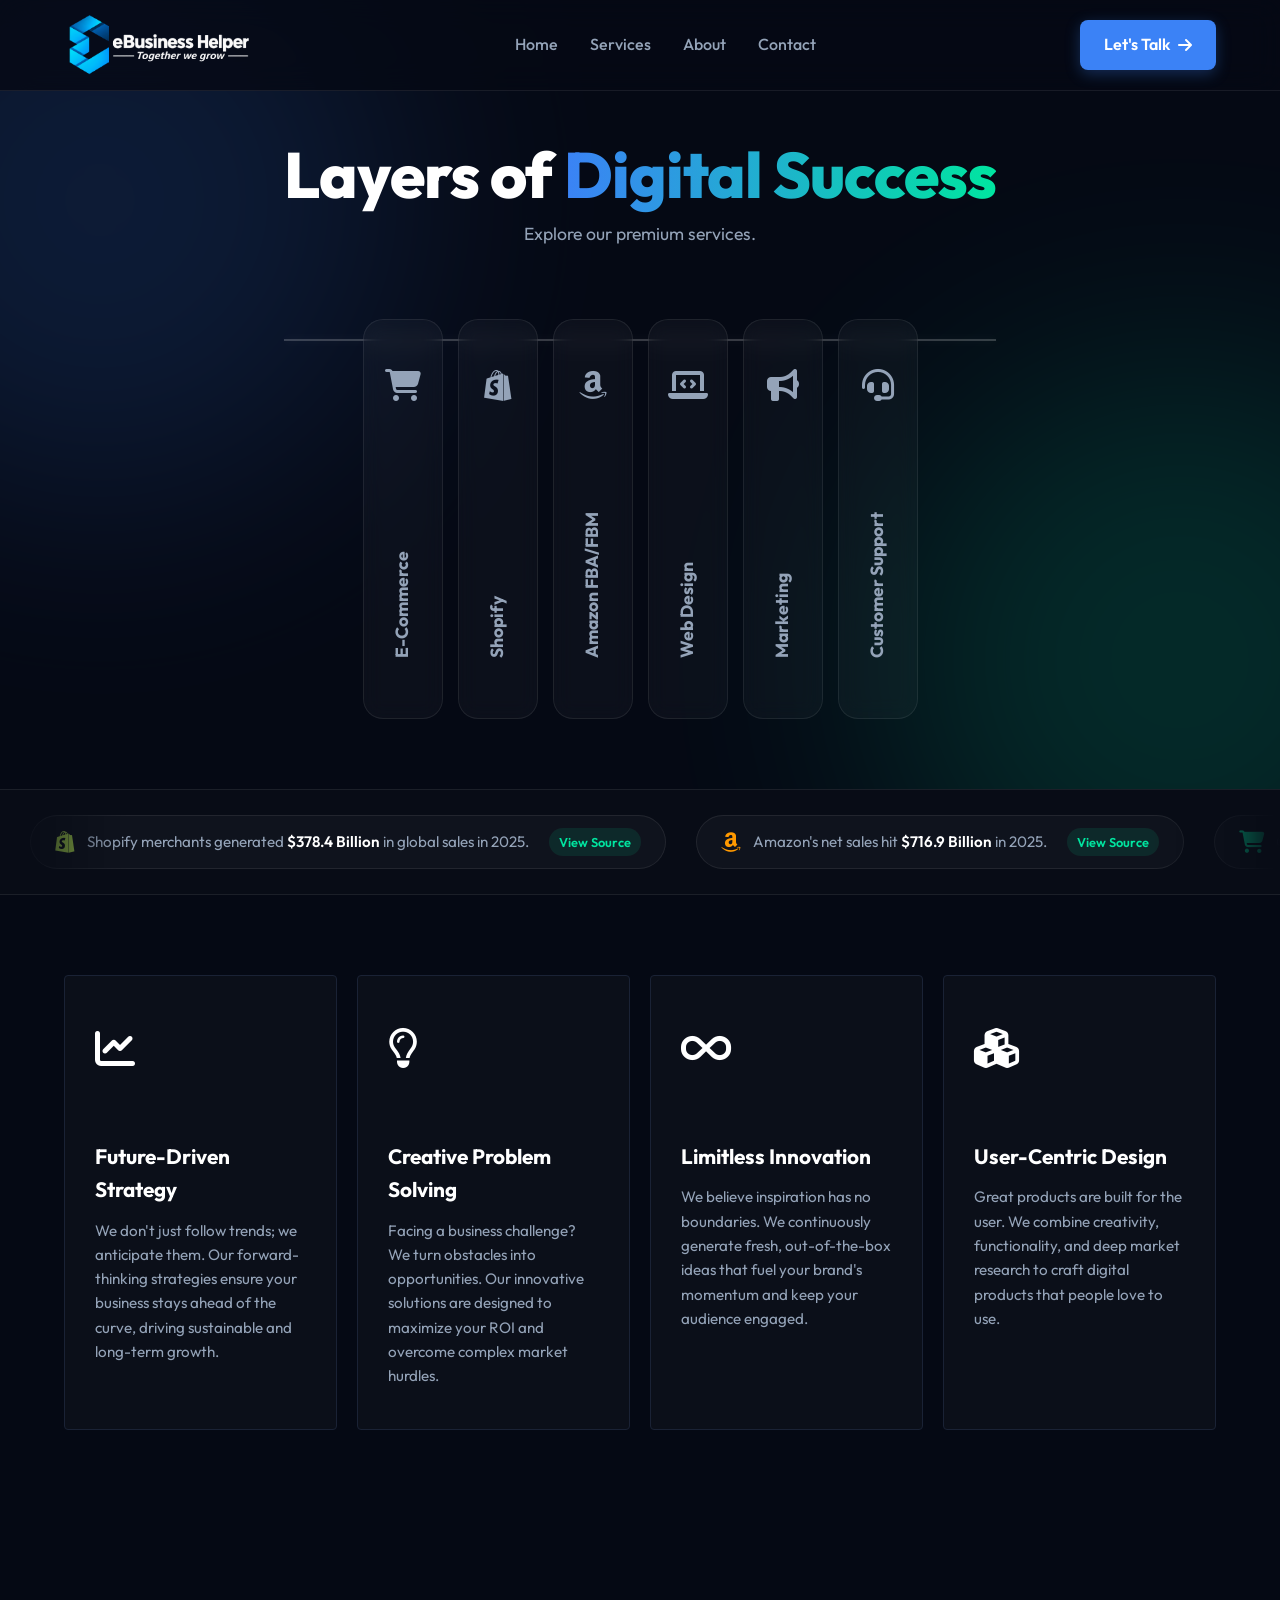
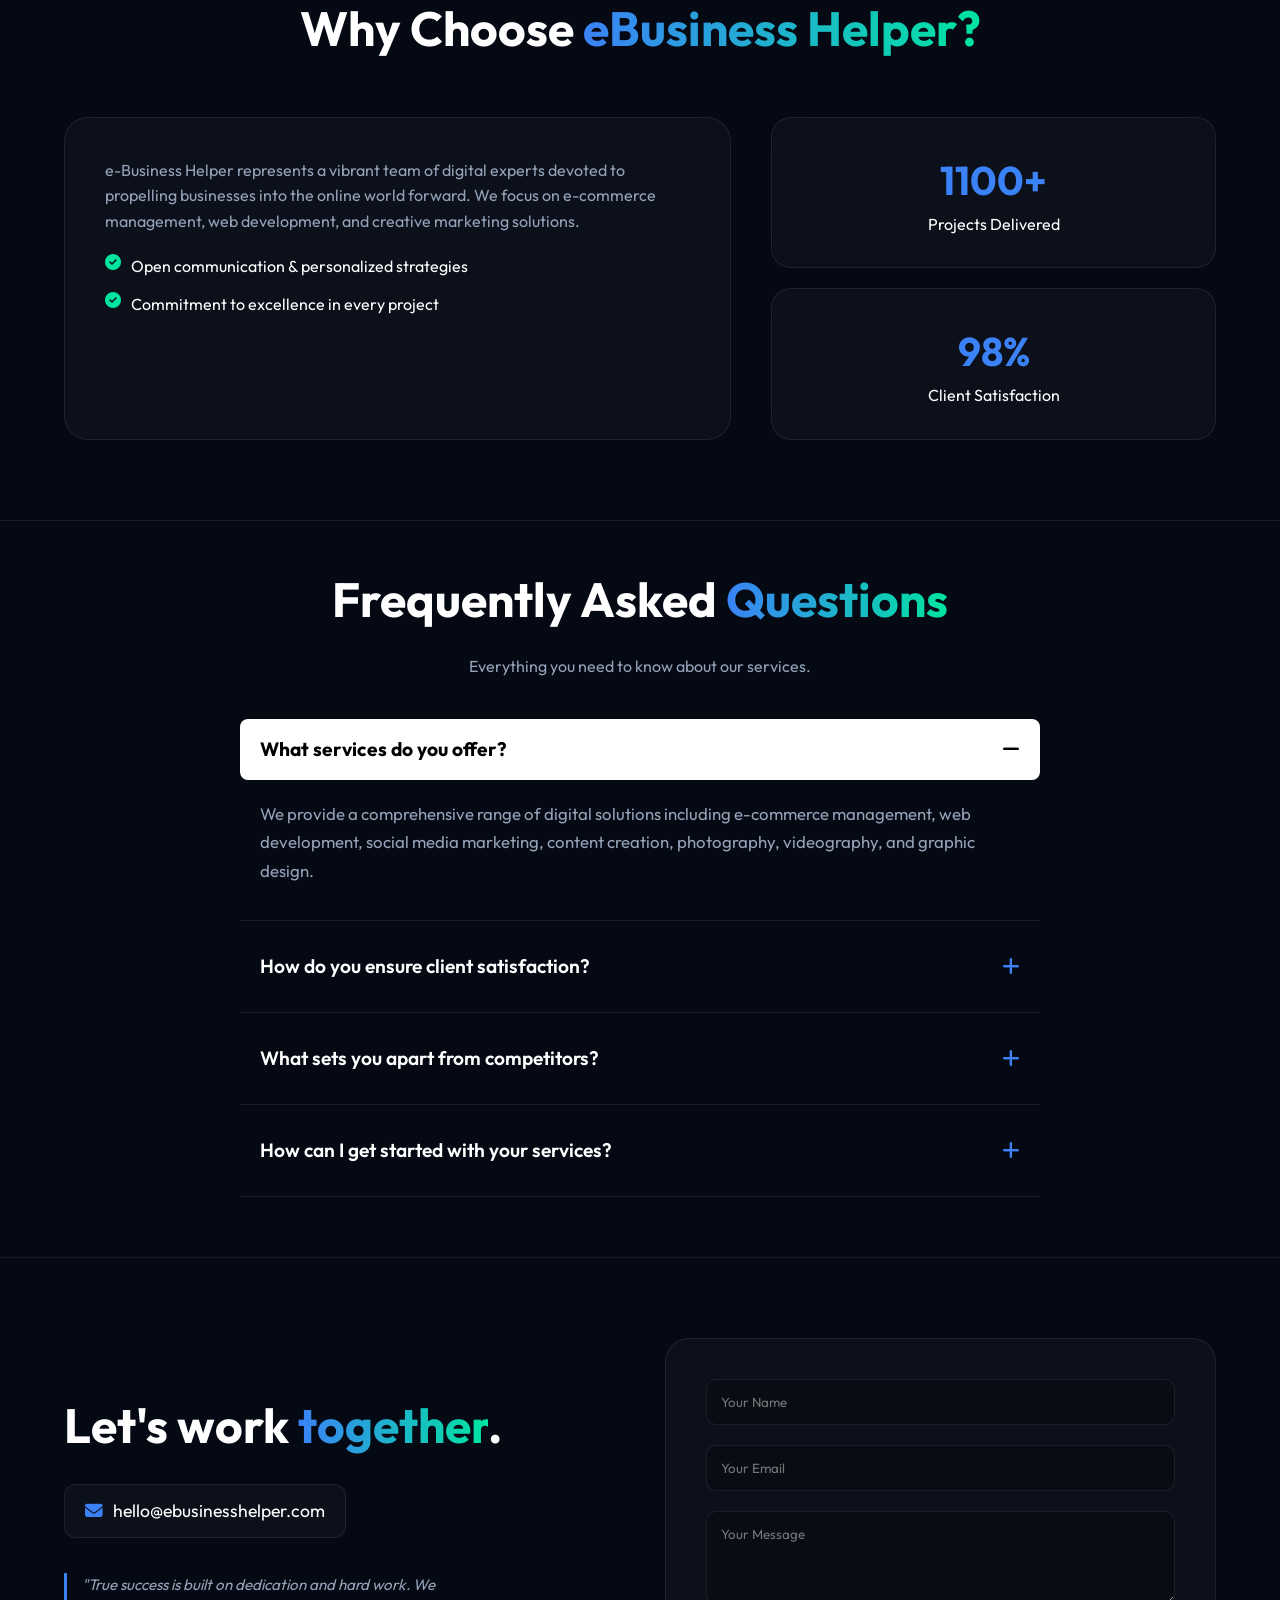
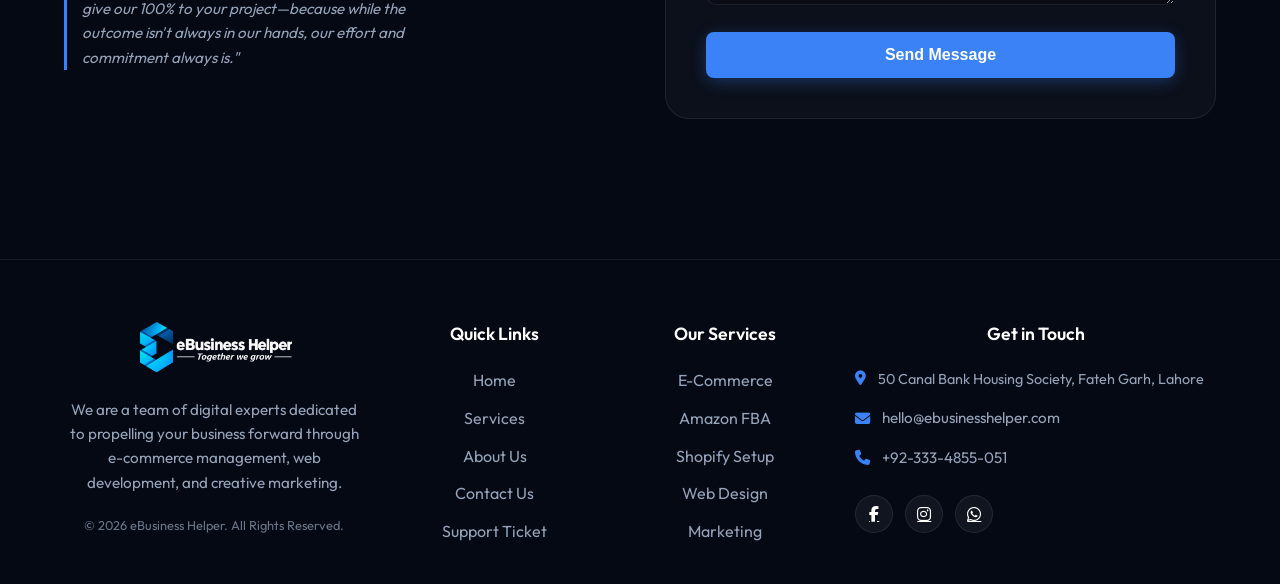
==== commit 657adeaa: "Remove scroll fix script from index.html Removed scroll fix script that hides elements going off-scr" ====
--- a/index.html
+++ b/index.html
@@ -490,21 +490,5 @@
     window.va = window.va || function () { (window.vaq = window.vaq || []).push(arguments); };
   </script>
   <script defer src="/_vercel/insights/script.js"></script>
-  <!-- Scroll Fix Script -->
-<script>
-  // Agar koi element screen se bahar nikal raha hai to usay hide kar dein
-  document.addEventListener("DOMContentLoaded", function() {
-    const bodyWidth = document.body.clientWidth;
-    const allElements = document.querySelectorAll('*');
-    
-    allElements.forEach(el => {
-      const rect = el.getBoundingClientRect();
-      // Agar element screen ke right side se bahar ja raha hai
-      if (rect.right > bodyWidth + 5) { 
-        el.style.display = 'none'; // Usay chupa dein
-      }
-    });
-  });
-</script>
 </body>
 </html>
